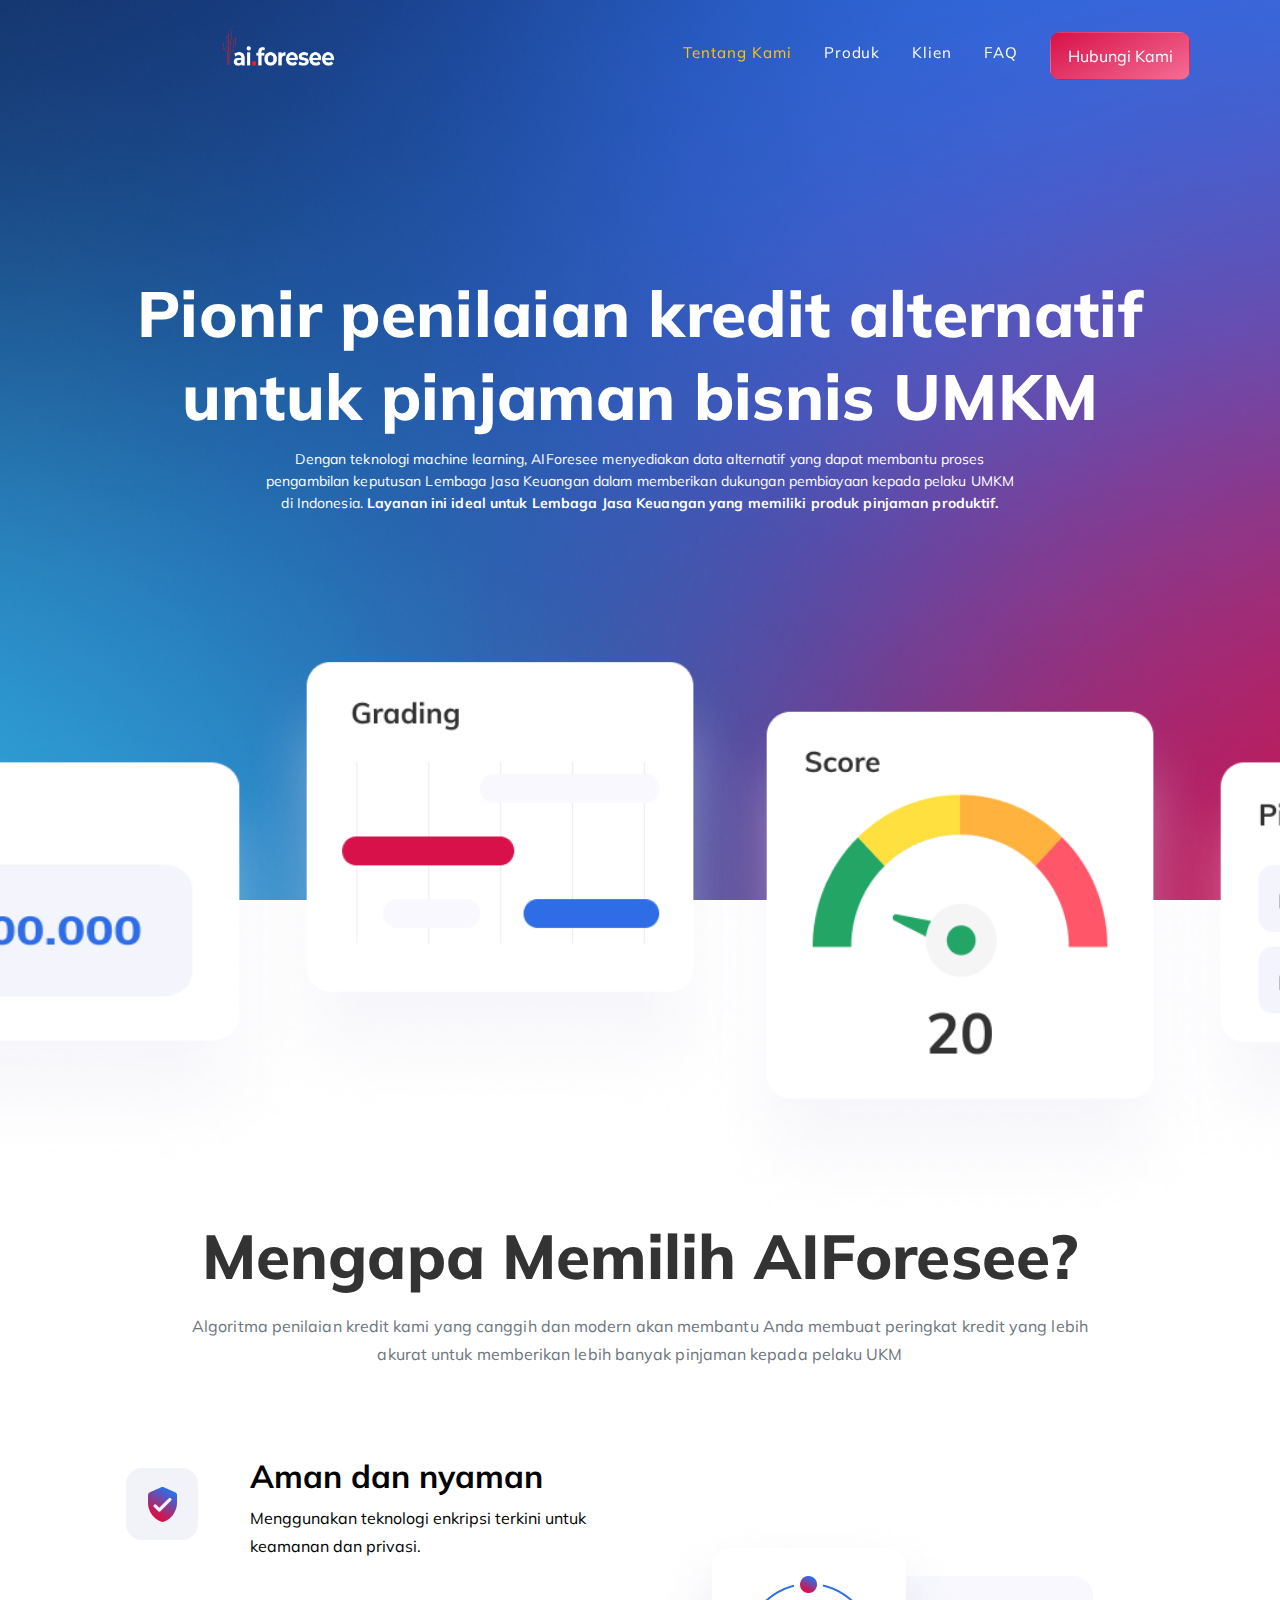
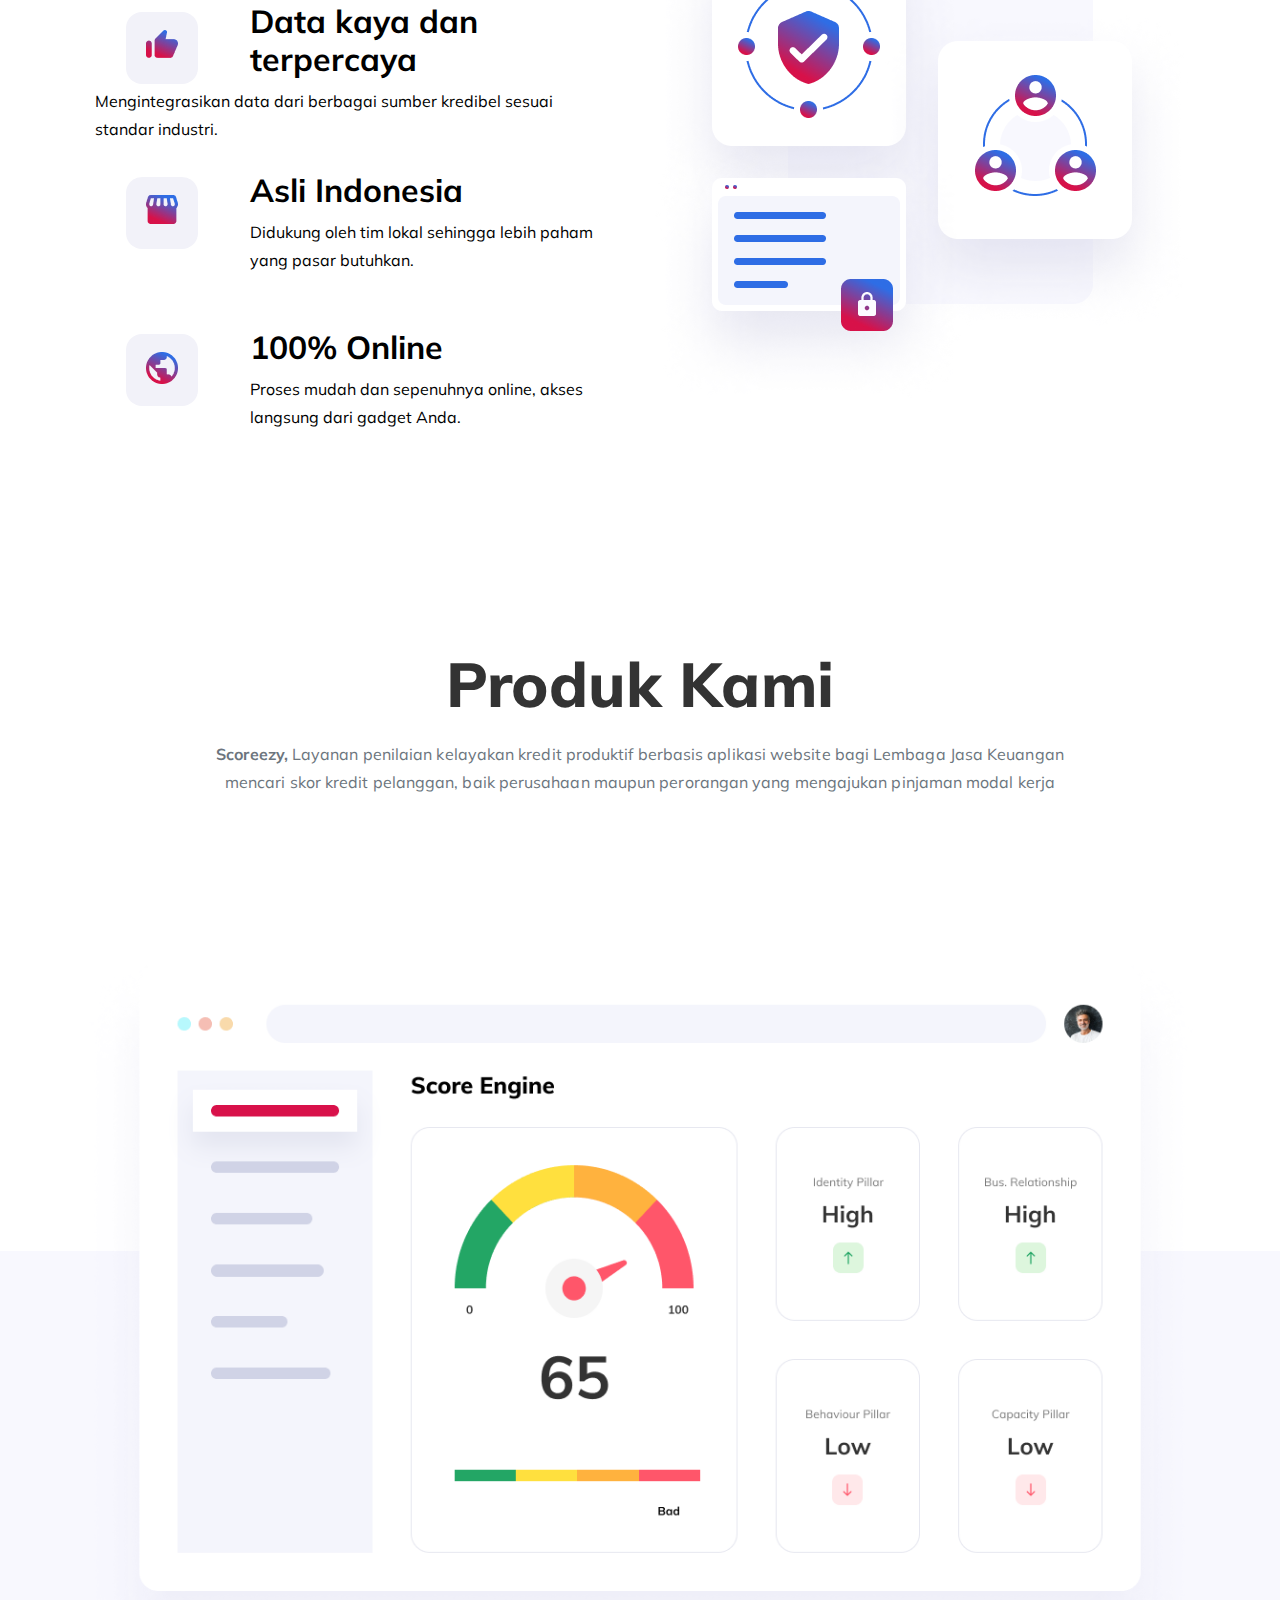
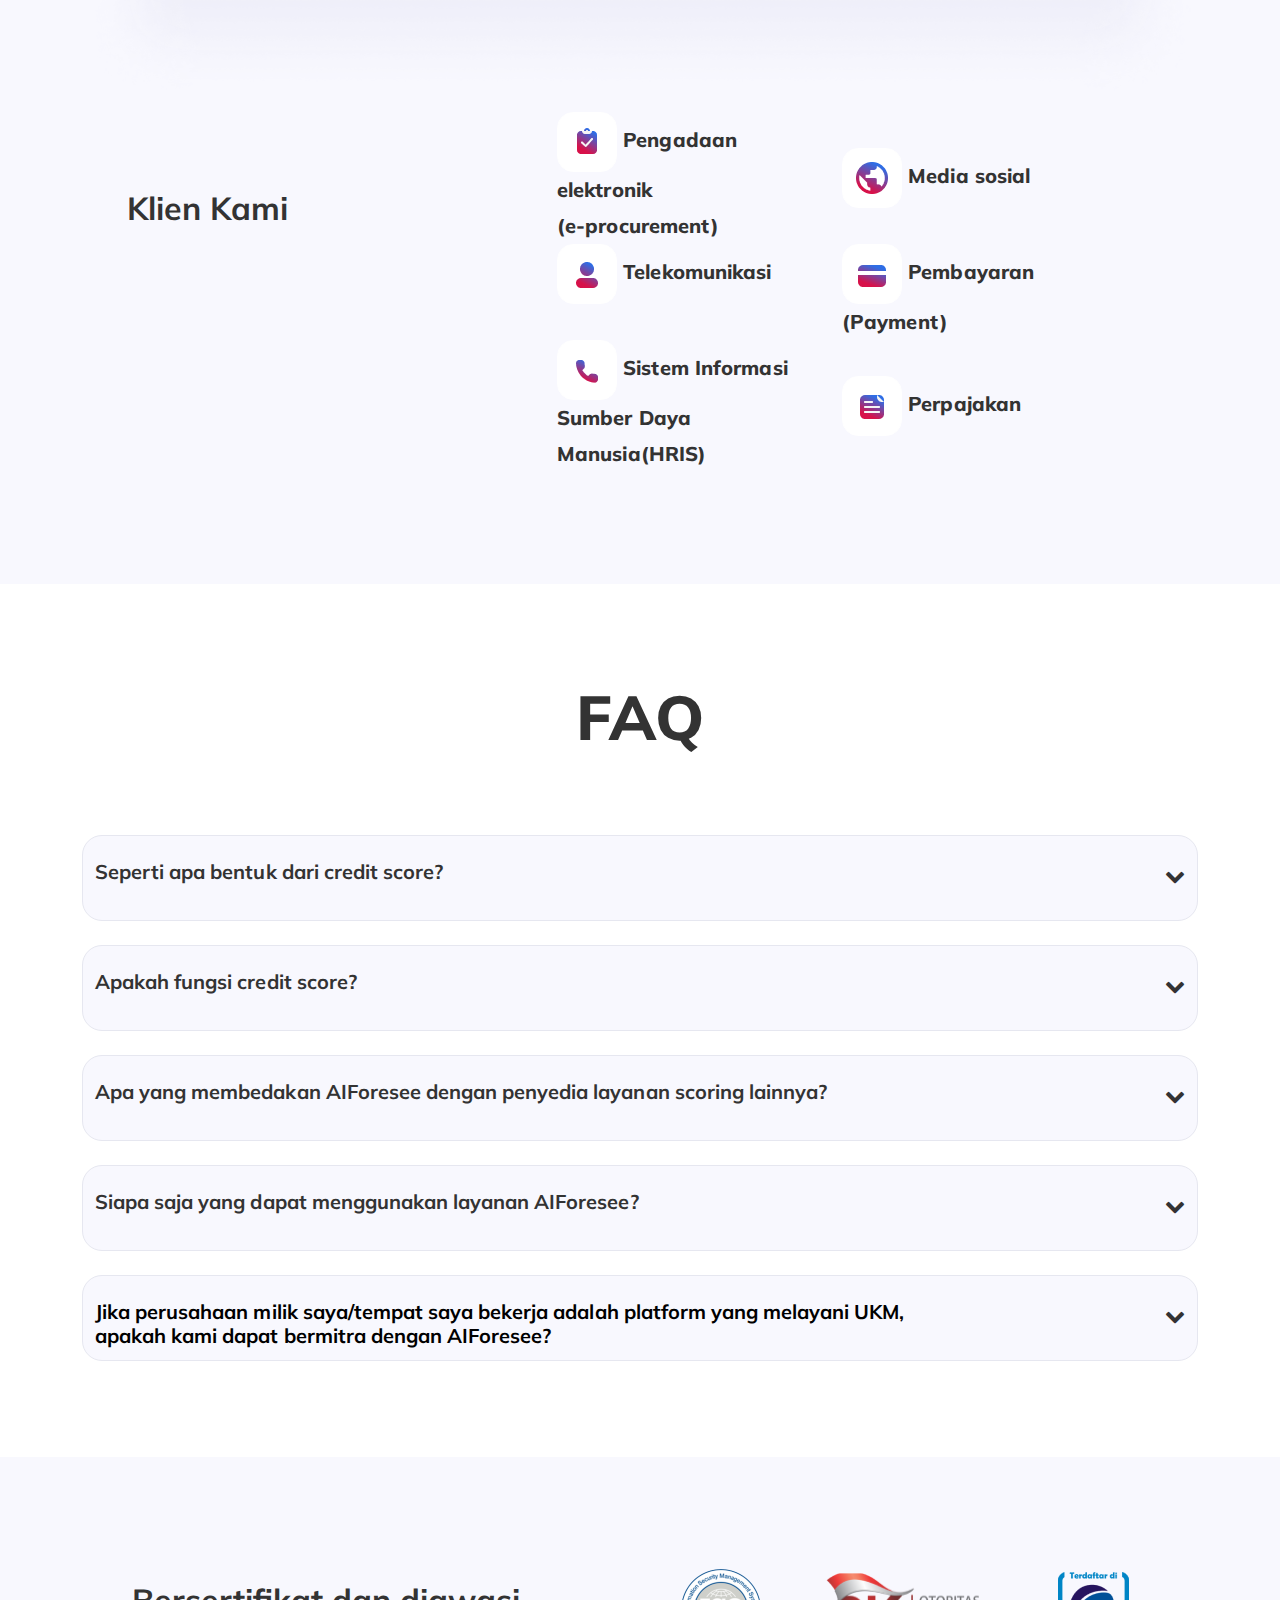
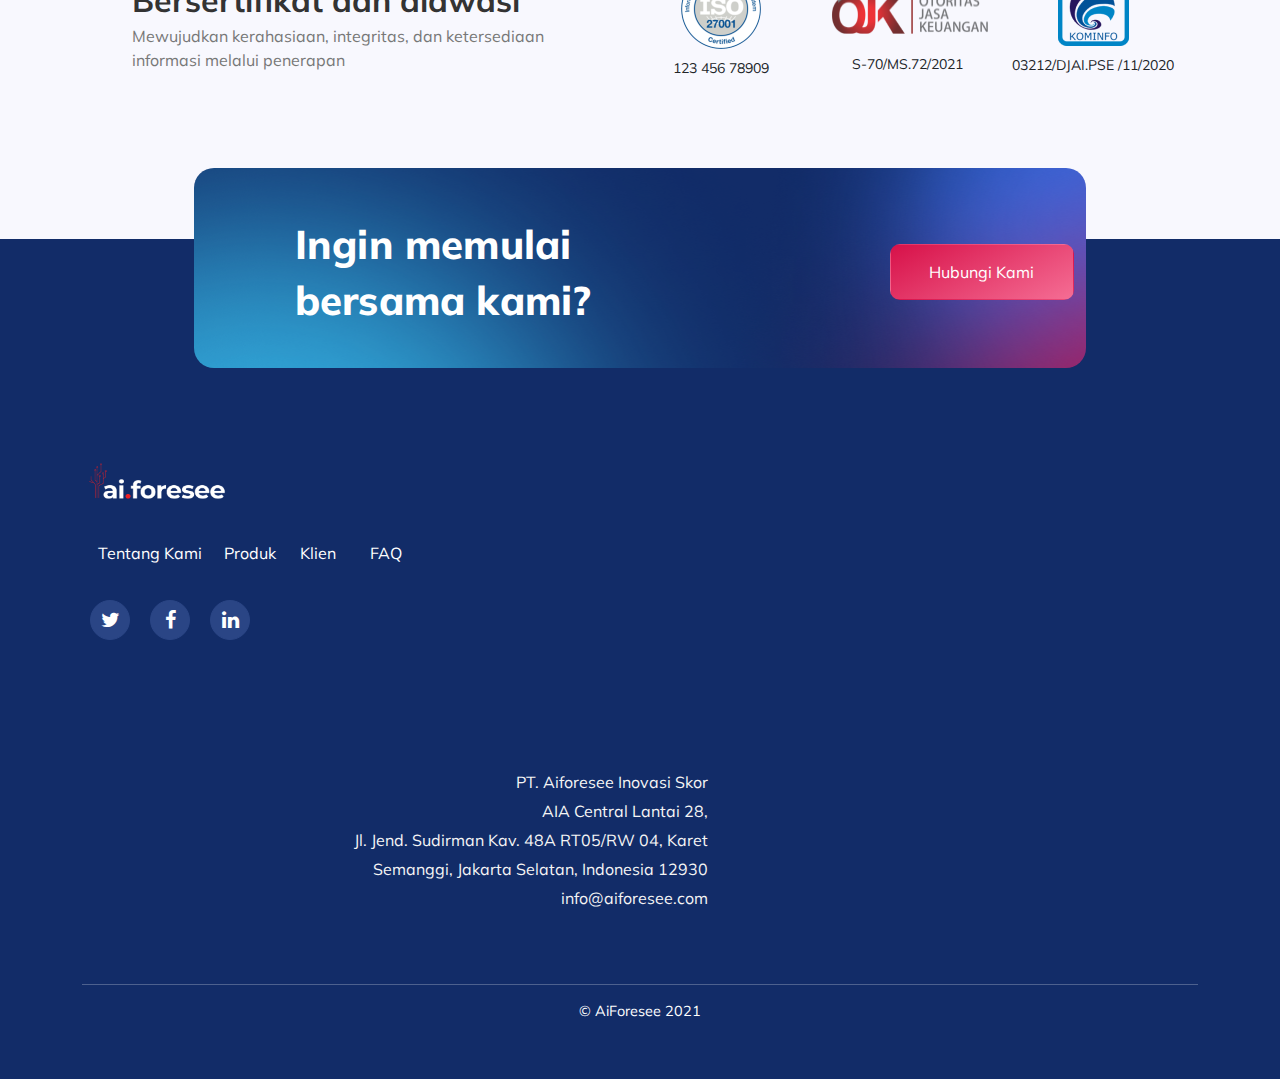
==== Landing Page/Index.html @ 90fa98fe "first commit" ====
<!DOCTYPE html>
<html lang="en">
    <head>
        <meta charset="utf-8" />
        <meta name="viewport" content="width=device-width, initial-scale=1, shrink-to-fit=no" />
        <meta name="description" content="" />
        <meta name="author" content="" />
        <title>Scoreezy - AiForesee</title>
        <!-- Favicon-->
        <link rel="icon" type="image/x-icon" href="assets/logo3.jpg" />
        <!-- Font Awesome icons (free version)-->
        
        <!-- Google fonts-->
        <link href="https://fonts.googleapis.com/css2?family=Mulish:wght@400;700&display=swap" rel="stylesheet">
        <link rel="stylesheet" href="https://cdnjs.cloudflare.com/ajax/libs/font-awesome/4.7.0/css/font-awesome.min.css">
        
        

        <!-- Core theme CSS (includes Bootstrap)-->
        <link href="css/styles.css" rel="stylesheet" />
        <style>
            .fa {
              font-size: 50px;
              cursor: pointer;
              user-select: none;
            }
            
            .fa:hover {
              color: darkblue;
            }
            </style>
    </head>
    <body id="page-top">
        <!-- Navigation-->
        <nav class="navbar navbar-expand-lg navbar-light fixed-top" id="mainNav">
            <div class="container">
                <button class="navbar-toggler" type="button" data-bs-toggle="collapse" data-bs-target="#navbarResponsive" aria-controls="navbarResponsive" aria-expanded="false" aria-label="Toggle navigation">
                    <i style="font-size: 20px;" class="fa fa-bars "></i>
                </button>
                <a class="navbar-brand" href="#page-top"><img style="width: 124px; height: 50px; margin-top: -5%;" src="assets/logo2.png" alt="..." /></a>
                <div class="collapse navbar-collapse" id="navbarResponsive">
                    <ul class="navbar-nav  ms-auto py-4 py-lg-0">
                        <li style="margin-top: 2%;" class="nav-item"><a class="nav-link" href="#services">Tentang Kami</a></li>
                        <li style="margin-top: 2%;" class="nav-item"><a class="nav-link" href="#portfolio">Produk</a></li>
                        <li style="margin-top: 2%;" class="nav-item"><a class="nav-link" href="#klien">Klien</a></li>
                        <li style="margin-top: 2%;" class="nav-item"><a class="nav-link" href="#about">FAQ</a></li>
                        <li class="nav-item"><a class="nav-link" data-bs-toggle="modal" href="#portfolioModal6"><button style="width: 140px; height:48px; border-radius: 10px;" type="button" class="btn btn-danger">Hubungi Kami</button></a></li>
                    </ul>
                    </ul>
                </div>
            </div>
        </nav>
        <!-- Masthead-->
        <header class="masthead">
            <div class="container">
                
                <div class="masthead-heading d-none d-lg-block">Pionir penilaian kredit alternatif<br> untuk pinjaman bisnis UMKM</div>
                <div class="masthead-subheading d-none d-lg-block">Dengan teknologi machine learning, AIForesee menyediakan data alternatif yang dapat membantu proses<br> pengambilan keputusan Lembaga Jasa Keuangan dalam memberikan dukungan pembiayaan kepada pelaku UMKM<br> di Indonesia. <b>Layanan ini ideal untuk Lembaga Jasa Keuangan yang memiliki produk pinjaman produktif.</b></div>
                <div class="masthead-heading d-lg-none" style="margin-top: -15%;">Pionir penilaian kredit alternatif<br> untuk pinjaman bisnis UMKM</div>
                <div class="masthead-subheading d-lg-none">Dengan teknologi machine learning, AIForesee menyediakan data alternatif yang dapat membantu proses<br> pengambilan keputusan Lembaga Jasa Keuangan dalam memberikan dukungan pembiayaan kepada pelaku UMKM<br> di Indonesia. <b>Layanan ini ideal untuk Lembaga Jasa Keuangan yang memiliki produk pinjaman produktif. </b></div>
            </div>
 
        </header>
        
        <!-- Services-->
        <section class="page-section" id="services">
            
            <div class="container">
                <div class="container-fluid d-none d-lg-block" >
                    <div class="row row-cols-2 row-cols-sm-3 row-cols-md-4 row-cols-lg-5 row-cols-xl-5" id="gambaratas" >
                        <div class="col">
                            <img style="position: absolute;
                            width: 328px;
                            height: 426px;
                            left: -1px;
                            top: 750px;"  src="assets/img/kirii.png" alt="">
                        </div>
                        <div class="col">
                            <img style="position: absolute;
                            width: 528px;
                            height: 474px;
                            left: 236px;
                            top: 650px;" src="assets/img/Group 1782.png" alt="">
                        </div>
                        <div class="col">
                            <img style="position: absolute;
                            width: 528px;
                            height: 528px;
                            left: 696px;
                            top: 700px;;" src="assets/img/tengah.png" alt="">
                        </div>
                        <div class="col">
                            <img style="position: absolute;
                            width: 528px;
                            height: 428px;
                            left: 1150px;
                            top: 750px;" src="assets/img/kanan.png" alt="">
                        </div>
                        <div class="col">
                            <img style="position: absolute;
                            width: 328px;
                            height: 474px;
                            left: 1576px;
                            top: 650px;" src="assets/img/kanann.png" alt="">
                        </div>
                    </div>
                </div>
                <div class="container-fluid d-lg-none">
                    <div class="row" >
                        <div class="col ">
                            <img id="respo"  src="assets/responsive.png" alt="">
                        </div>
                    </div>
                </div>
                <div class="row" style="margin-top: 20%;">
                    <div class="text-center">
                        
                        <h2 class="section-heading ">Mengapa Memilih AIForesee?</h2>
                        
                        <h3 class="section-subheading text-muted">Algoritma penilaian kredit kami yang canggih dan modern akan membantu Anda membuat peringkat kredit yang lebih akurat untuk memberikan lebih banyak pinjaman kepada pelaku UKM</h3>
                        <br><br>
                    </div>
                    <div class="col-lg-6 ">
                            <div class="column" id="title1">
                                <div class="column"  style="width: 100%; height: 157px;">
                                    <button style="border-radius: 20px; width: 100%;  margin-top: 2%; height: 100%;" type="button" class="btn btn-success" onclick="myFunction()">
                                        <div class="col-md-3" style="float: left; margin-top: 2%; margin-left: 6%; margin-right: 10%; background: #f2f2f9; border-radius: 16px; width: 72px; height: 72px;  ">
                                            <img style="margin-top:18px;"  src="assets/shield.png" alt=""></div>
                                            <div style="text-align: left;  ">
                                                <h2 class="d-none d-lg-block" >Aman dan nyaman</h2>
                                                <h2 class="d-lg-none" style="font-size: 18px;" >Aman dan nyaman</h2>
                                                <p class="d-none d-lg-block" >Menggunakan teknologi enkripsi terkini untuk keamanan dan privasi.</p>
                                                <p class="d-lg-none" style="font-size: 12px;" >Menggunakan teknologi enkripsi terkini untuk keamanan dan privasi.</p>
                                            </div>
                                    </button>
                                </div>
                              </div>
                          <div class="column" id="title1">
                            <div class="column"  style="width: 100%; height: 157px;">
                              <button style="border-radius: 20px; width: 100%; margin-top: 2%;height: 100%; " type="button" class="btn btn-success" onClick="myFunction2()">
                                <div class="col-md-3" style="float: left; ;margin-top: 2%; margin-left: 6%; margin-right: 10%; background: #f2f2f9; border-radius: 16px; width: 72px; height: 72px;">
                                    <img style="margin-top:18px;" src="assets/jempol.png" alt=""></div>
                                    <div style="text-align: left; ">
                                        <h2 class="d-none d-lg-block"  >Data kaya dan terpercaya</h2>
                                        <h2  class="d-lg-none" style="font-size: 18px;">Data kaya dan terpercaya</h2>
                                        <p  class="d-none d-lg-block" >Mengintegrasikan data dari berbagai sumber kredibel sesuai standar industri.</p>
                                        <p  class="d-lg-none" style="font-size: 13px;" >Mengintegrasikan data dari berbagai sumber kredibel sesuai standar industri.</p>
                                    </div>
                            </button>
                            </div>
                          </div>

                          <div class="column" id="title1">
                            <div class="column"  style="width: 100%; height: 157px;">
                              <button style="border-radius: 20px; width: 100%; margin-top: 2%;height: 100%; " type="button" class="btn btn-success" onClick="myFunction3()">
                                <div class="col-md-3" style="float: left; ;margin-top: 1%; margin-left: 6%; margin-right: 10%; background: #f2f2f9; border-radius: 16px; width: 72px; height: 72px;">
                                    <img style="margin-top:18px;" src="assets/toko.png" alt=""></div>
                                    <div style="text-align: left; ">
                                        <h2 class="d-none d-lg-block"  >Asli Indonesia</h2>
                                        <h2 class="d-lg-none" style="font-size: 18px;" >Asli Indonesia</h2>
                                        <p  class="d-none d-lg-block" >Didukung oleh tim lokal sehingga lebih paham yang pasar butuhkan.</p>
                                        <p  class="d-lg-none" style="font-size: 13px;" >Didukung oleh tim lokal sehingga lebih paham yang pasar butuhkan.</p>
                                    </div>

                            </button>
                            </div>
                          </div>

                          <div class="column" id="title1">
                            <div class="column"  style="width: 100%; height: 157px;">
                              <button style="border-radius: 20px; width: 100%; margin-top: 2%;height: 100%; " type="button" class="btn btn-success"  onClick="myFunction4()">
                                <div class="col-md-3" style="float: left; ;margin-top: 1%; margin-left: 6%; margin-right: 10%; background: #f2f2f9; border-radius: 16px; width: 72px; height: 72px;">
                                    <img style="margin-top:18px;" src="assets/dunia.png" alt=""></div>
                                    <div style="text-align: left; ">
                                        <h2 class="d-none d-lg-block" >100% Online</h2>
                                        <h2 class="d-lg-none" style="font-size: 18px;" >100% Online</h2>
                                        <p  class="d-none d-lg-block">Proses mudah dan sepenuhnya online, akses langsung dari gadget Anda.</p>
                                        <p class="d-lg-none" style="font-size: 13px;" >Proses mudah dan sepenuhnya online, akses langsung dari gadget Anda.</p>
                                    </div>

                            </button>
                            </div>
                          </div>
                    </div>

                    <div class="col-lg-6 d-none d-lg-block d-print-block" style="margin-top: 8%; width: 50%;" > 
                        <div id="first"><img src="assets/title1.png"/> </div>
                        <div id="second"><img src="assets/title2.png"/> </div>
                        <div id="third"><img src="assets/title3.png"/> </div>
                        <div id="empat"><img src="assets/title4.png"/> </div>
                    </div>
                </div>
                </div>
            </div>
        </section>
        <!-- Portfolio Grid-->
        <section class="page-section " style="background: white; height: 700px;" id="portfolio">
            <div class="container">
                <div class="text-center" >
                    <h2 class="section-heading " style="font-weight: 800; font-size: 62px; line-height: 120%;">Produk Kami</h2>
                    <h3 class="section-subheading text-muted"><b>Scoreezy,</b> Layanan penilaian kelayakan kredit produktif berbasis aplikasi website bagi Lembaga Jasa Keuangan <br> mencari skor kredit pelanggan, baik perusahaan maupun perorangan yang mengajukan pinjaman modal kerja</h3>
                </div>
            </div>
        </section>
        <section class="page-section " style="background: #F8F8FE;" id="klien" >
            <div class="container" >
                <img id="table1" style="width: 100%; margin-top: -35%;" src="assets/img/table.png" alt="">
                <div class="row align-items-center" > 
                    <div class="col-md-5 col-sm-6 my-3">
                        <div class="masthead-heading d-none d-lg-block d-print-block" id="alternatiftext1" style="margin-top: -24%; margin-left: 10%;" >Klien Kami</div>
                        <div class="masthead-heading d-lg-none" id="alternatiftext1" style="margin-top: -24%;" >Klien Kami</div>
                        <div class="masthead-subheading" id="alternatiftext2" ></div>        
                    </div>
                    <div class="col-md-3 col-sm-3 my-3" style="text-align: left; " id="boxkiri" >
                        
                        <button style="height:60px;width: 60px; border-radius: 16px; color: white;" type="button" class="btn btn-secondary"><img st src="assets/satu.png" alt=""></button>
                        <a style=" text-align: left; " >Pengadaan elektronik<br> (e-procurement)</a><br>
                        <button style="height:60px;width: 60px; border-radius: 16px; color: white; " type="button" class="btn btn-secondary"><img st src="assets/akun.png" alt=""></button>
                        <a style=" text-align: left; " >Telekomunikasi</a><br><br>
                        <button style="height:60px;width: 60px; border-radius: 16px; color: white; " type="button" class="btn btn-secondary"><img st src="assets/telfon.png" alt=""></button>
                        <a style="text-align: left;"  >Sistem Informasi<br> Sumber Daya Manusia(HRIS)</a>
                    </div>
                    <div class="col-md-3 col-sm-6 my-3" style="text-align: left;" id="boxkanan" >
                        <button style="height:60px; width: 60px; border-radius: 16px; color: white; " type="button" class="btn btn-secondary"><img st src="assets/dunia.png " alt=""></button>
                        <a style=" text-align: left;"  >Media sosial</a><br><br>
                        <button style="height:60px; width: 60px; border-radius: 16px; color: white; " type="button" class="btn btn-secondary"><img st src="assets/kartu.png" alt=""></button>
                        <a style=" text-align: left;"  >Pembayaran (Payment)</a><br><br>
                        <button style="height:60px; width: 60px; border-radius: 16px; color: white;" type="button" class="btn btn-secondary"><img st src="assets/terakhir.png" alt=""></button>
                        <a style=" text-align: left;"  >Perpajakan</a>
                    </div>
                </div>
                
            </div>
        </section>
        <!-- About-->
        <section class="page-section d-none d-lg-block d-print-block" id="about" style="background-color: white; ">
            <div class="container">
                <div class="text-center">
                    <h2 class="section-heading ">FAQ</h2><br><br><br>
                     
                </div>
                <div class="text-center" >
                    <div class="card" id="title2">   
                        <div class="container" style="height:84px;">
                          <h4 style="font-size: 20px; float: left;"><br>Seperti apa bentuk dari credit score? </h4> 
                            <i style="font-size: 20px; float: right; margin-top: 30px;" type="button"  data-bs-toggle="collapse" data-bs-target="#collapseExample" aria-expanded="false" aria-controls="collapseExample" onclick="changeIcon(this)"  class="fa fa-chevron-down" ></i> 
                        </div>
                        <div class="collapse" id="collapseExample" style="width: 95%;">
                            <div class="card " style="border: 1px solid transparent; background: transparent;">
                                <p style=" text-align: left; font-weight: normal; font-size: 20px; margin-left: 1%;   ">Credit score pada umumnya berbentuk rentang angka (misalnya 0-100, 350-850, dan lain-lain), bisa juga rentang huruf/peringkat (misalnya A+, A, B, C, C-, dan lain-lain).</p>
                            </div>
                        </div>
                      </div><br>

                      <div class="card" id="title2">   
                        <div class="container" style="height:84px;">
                          <h4 style="font-size: 20px; float: left;"><br>Apakah fungsi credit score? </h4> 
                            <i style="font-size: 20px; float: right; margin-top: 30px;" type="button"  data-bs-toggle="collapse" data-bs-target="#collapseExample1" aria-expanded="false" aria-controls="collapseExample1" onclick="changeIcon(this)"  class="fa fa-chevron-down" ></i> 
                        </div>
                        <div class="collapse" id="collapseExample1" style="width: 95%;">
                            <div class="card " style="border: 1px solid transparent; background: transparent;">
                                <p style=" text-align: left; font-weight: normal; font-size: 20px; margin-left: 1%;   ">Credit score merupakan informasi tambahan yang dapat dijadikan sebagai tolok ukur oleh Lembaga Jasa Keuangan dalam melakukan penilaian kelayakan kredit bagi calon nasabahnya</p>
                            </div>
                        </div>
                      </div><br>

                      <div class="card" id="title2">   
                        <div class="container" style="height:84px;">
                          <h4 style="font-size: 20px; float: left;"><br>Apa yang membedakan AIForesee dengan penyedia layanan scoring lainnya? </h4> 
                            <i style="font-size: 20px; float: right; margin-top: 30px;" type="button"  data-bs-toggle="collapse" data-bs-target="#collapseExample2" aria-expanded="false" aria-controls="collapseExample2" onclick="changeIcon(this)"  class="fa fa-chevron-down" ></i> 
                        </div>
                        <div class="collapse" id="collapseExample2" style="width: 95%;">
                            <div class="card " style="border: 1px solid transparent; background: transparent;">
                                <p style=" text-align: left; font-weight: normal; font-size: 20px; margin-left: 1%;   ">AIForesee berfokus melayani Lembaga Jasa Keuangan yang memberikan produk pinjaman produktif, baik itu untuk pinjaman produktif untuk entitas bisnis (PT/CV) maupun untuk usaha individu (perorangan). Didukung dengan pengalaman dan pemahaman yang mendalam oleh seluruh anggota tim terhadap lanskap Usaha Kecil dan Menengah di Indonesia yang unik serta kemampuan pengayaan alternatif data (misalnya data berkaitan dengan transaksi, pembayaran, telekomunikasi, media sosial, dan lain-lain), hasil score AIForesee dapat memberikan informasi tambahan dalam melakukan penilaian kelayakan kredit nasabah.</p>
                            </div>
                        </div>
                      </div><br>

                      <div class="card" id="title2">   
                        <div class="container" style="height:84px;">
                          <h4 style="font-size: 20px; float: left;"><br>Siapa saja yang dapat menggunakan layanan AIForesee?</h4> 
                            <i style="font-size: 20px; float: right; margin-top: 30px;" type="button"  data-bs-toggle="collapse" data-bs-target="#collapseExample3" aria-expanded="false" aria-controls="collapseExample3" onclick="changeIcon(this)"  class="fa fa-chevron-down" ></i> 
                        </div>
                        <div class="collapse" id="collapseExample3" style="width: 95%;">
                            <div class="card " style="border: 1px solid transparent; background: transparent;">
                                <p style=" text-align: left; font-weight: normal; font-size: 20px; margin-left: 1%;   ">Lembaga Jasa Keuangan yang memiliki, memberikan, atau menyalurkan produk pinjaman produktif, misalnya bank umum, perusahaan pembiayaan atau multifinance, bank perkreditan rakyat, fintech lending, dan lain sejenisnya.</p>
                            </div>
                        </div>
                      </div><br>

                      <div class="card" id="title2">   
                        <div class="container" style="height:84px;">
                          <h4 style="font-size: 20px; text-align: left; float: left;  color: black; "><br>Jika perusahaan milik saya/tempat saya bekerja adalah platform yang melayani UKM,<br> apakah kami dapat bermitra dengan AIForesee?<br> </h4> 
                            <i style="font-size: 20px; float: right; margin-top: 30px;" type="button"  data-bs-toggle="collapse" data-bs-target="#collapseExample4" aria-expanded="false" aria-controls="collapseExample4" onclick="changeIcon(this)"  class="fa fa-chevron-down" ></i> 
                        </div>
                        <div class="collapse" id="collapseExample4" style="width: 95%;">
                            <div class="card " style="border: 1px solid transparent; background: transparent;">
                                <p style=" text-align: left; font-weight: normal; font-size: 20px; margin-left: 1%; ">Lembaga Jasa Keuangan yang memiliki, memberikan, atau menyalurkan produk pinjaman produktif, misalnya bank umum, perusahaan pembiayaan atau multifinance, bank perkreditan rakyat, fintech lending, dan lain sejenisnya.</p>


              
                </div>
        </section>
        <section class="page-section d-lg-none" id="about" style="background-color: white;">
            <div class="container">
                <div class="text-center">
                    <h2 class="section-heading ">FAQ</h2>
                    
                </div>
                <div class="text-center" >
                    
                    <div id="title2" >
                        <a class="nav-link"  style=" color: black; text-align: left; font-weight: 800; font-size: 14px; width: 93%; height: 84px;"  >Seperti apa bentuk dari credit score? <i type="button"  data-bs-toggle="collapse" data-bs-target="#collapseExample" aria-expanded="false" aria-controls="collapseExample" onclick="changeIcon(this)" style="float: right; margin-right: -10%; margin-top: 10%; font-size: 15px;" class="fa fa-chevron-down" ></i></a>
                        <div class="collapse" id="collapseExample" style="width: 92%;">
                            <div class="card " style="border: 1px solid transparent; background: transparent; ">
                                <p style=" text-align: left; font-weight: normal; font-size: 14px; margin-left: 1%;   ">Credit score pada umumnya berbentuk rentang angka (misalnya 0-100, 350-850, dan lain-lain), bisa juga rentang huruf/peringkat (misalnya A+, A, B, C, C-, dan lain-lain).</p>
                            </div>
                        </div>
                    </div><br>
                    <div id="title2" >
                        <a class="nav-link"  style=" color: black; text-align: left; font-weight: 800; font-size: 14px; width: 92%; height: 84px;"  >Apakah fungsi credit score? <i type="button"  data-bs-toggle="collapse" data-bs-target="#collapseExample1" aria-expanded="false" aria-controls="collapseExample1" onclick="changeIcon(this)" style="float: right; margin-right: -10%; margin-top: 10%; font-size: 15px;" class="fa fa-chevron-down" ></i></a>
                        <div class="collapse" id="collapseExample1" style="width: 92%;">
                            <div class="card " style="border: 1px solid transparent; background: transparent;">
                                <p style=" text-align: left; font-weight: normal; font-size: 14px; margin-left: 1%;   ">Credit score merupakan informasi tambahan yang dapat dijadikan sebagai tolok ukur oleh Lembaga Jasa Keuangan dalam melakukan penilaian kelayakan kredit bagi calon nasabahnya</p>
                            </div>
                        </div>
                    </div><br>
                    <div id="title2" >
                        <a class="nav-link"  style=" color: black; text-align: left; font-weight: 800; font-size: 14px; width: 92%; height: 84px;"  >Apa yang membedakan AIForesee dengan penyedia layanan scoring lainnya? <i type="button"  data-bs-toggle="collapse" data-bs-target="#collapseExample2" aria-expanded="false" aria-controls="collapseExample2" onclick="changeIcon(this)" style="float: right; margin-right: -10%; margin-top: -5%; font-size: 15px;" class="fa fa-chevron-down" ></i></a>
                        <div class="collapse" id="collapseExample2" style="width: 92%;">
                            <div class="card " style="border: 1px solid transparent; background: transparent;">
                                <p style=" text-align: left; font-weight: normal; font-size: 14px; margin-left: 1%;   ">AIForesee berfokus melayani Lembaga Jasa Keuangan yang memberikan produk pinjaman produktif, baik itu untuk pinjaman produktif untuk entitas bisnis (PT/CV) maupun untuk usaha individu (perorangan). Didukung dengan pengalaman dan pemahaman yang mendalam oleh seluruh anggota tim terhadap lanskap Usaha Kecil dan Menengah di Indonesia yang unik serta kemampuan pengayaan alternatif data (misalnya data berkaitan dengan transaksi, pembayaran, telekomunikasi, media sosial, dan lain-lain), hasil score AIForesee dapat memberikan informasi tambahan dalam melakukan penilaian kelayakan kredit nasabah.</p>
                            </div>
                        </div>
                    </div><br>
                    <div id="title2" >
                        <a class="nav-link"  style=" color: black; text-align: left; font-weight: 800; font-size: 14px; width: 92%; height: 84px;"  >Siapa saja yang dapat menggunakan layanan AIForesee? <i type="button"  data-bs-toggle="collapse" data-bs-target="#collapseExample3" aria-expanded="false" aria-controls="collapseExample3" onclick="changeIcon(this)" style="float: right; margin-right: -10%; margin-top: 3%; font-size: 15px;" class="fa fa-chevron-down" ></i></a>
                        <div class="collapse" id="collapseExample3" style="width: 92%;">
                            <div class="card " style="border: 1px solid transparent; background: transparent;">
                                <p style=" text-align: left; font-weight: normal; font-size: 14px; margin-left: 1%;   ">Lembaga Jasa Keuangan yang memiliki, memberikan, atau menyalurkan produk pinjaman produktif, misalnya bank umum, perusahaan pembiayaan atau multifinance, bank perkreditan rakyat, fintech lending, dan lain sejenisnya.</p>
                            </div>
                        </div>
                    </div><br>
                    <div id="title2" >
                        <a class="nav-link"  style=" color: black; text-align: left; font-weight: 800; font-size: 14px; width: 92%; height: 104px;"  >Jika perusahaan milik saya/tempat saya bekerja adalah platform yang melayani UKM, apakah kami dapat bermitra dengan AIForesee?<i type="button"  data-bs-toggle="collapse" data-bs-target="#collapseExample4" aria-expanded="false" aria-controls="collapseExample4" onclick="changeIcon(this)" style="float: right; margin-right: -10%; margin-top: -10%; font-size: 15px;" class="fa fa-chevron-down" ></i></a>
                        <div class="collapse" id="collapseExample4" style="width: 92%;">
                            <div class="card " style="border: 1px solid transparent; background: transparent;">
                                <p style=" text-align: left; font-weight: normal; font-size: 14px; margin-left: 1%;   ">Tentu bisa. Kami sangat terbuka untuk berkolaborasi dengan berbagai mitra untuk pengayaan data (data enrichment). Untuk pertanyaan atau informasi seputar kerja sama, silakan hubungi info@aiforesee.com.</p>
                            </div>
                        </div>
                    </div>
                    
                    
                </div>
        </section>
        <!-- Team-->
        <section class="page-section " style="background: #F8F8FE; " id="team">
            <div class="container">
                <div class="row align-items-center" style="width: 100%;">
                    <div class="col-md-6 col-sm-6 my-3 d-none d-lg-block d-print-block">
                        <div class="masthead-heading" style="font-size:32px; font-weight: bold; width: 418px; margin-left: 50px; color: #333333;">Bersertifikat dan diawasi</div>
                        <div class="masthead-subheading" style="font-size: 16px; width: 418px;color: #777777; margin-left: 50px;    ">Mewujudkan kerahasiaan, integritas, dan ketersediaan informasi melalui penerapan</div>        
                    </div>

                    <div class="col-md-6 col-sm-6 my-3 d-lg-none">
                        <div class="masthead-heading text" style="margin-left: 15%; font-weight: bold;font-size: 24px;line-height: 32px; width: 280px; text-align: center;letter-spacing: 0.005em;color: #333333;">Bersertifikat dan diawasi</div>
                        <div class="masthead-subheading" style=" margin-left: 15%; font-size: 14px; width: 280px;color: #777777;">Mewujudkan kerahasiaan, integritas, dan ketersediaan informasi melalui penerapan</div>        
                    </div>

                    <div class="col-md-2 col-sm-3 my-3">
                        <a href="#!"><img style="height: 80px; width:80px;" class="img-fluid img-brand d-block mx-auto" src="assets/img/logos/iso-27001.png" alt="..." /></a>
                        <div class="text-center" style="font-size: 14px; margin-top: 6%; ">123 456 78909</div> 
                    </div>
                    <div class="col-md-2 col-sm-6 my-3">
                        <a href="#!"><img style="width: 161.33px; height: 61.33px;" class="img-fluid img-brand d-block mx-auto" src="assets/img/logos/ojk.png" alt="..." /></a>
                        <div class="text-center" style="font-size: 14px; margin-top: 12%;">S-70/MS.72/2021</div> 
                    </div>
                    <div class="col-md-2 col-sm-6 my-3">
                        <a href="#!"><img style="width: 71px;height: 74px;" class="img-fluid img-brand d-block mx-auto" src="assets/img/logos/pse-terdaftar.png" alt="..." /></a>
                        <div class="text-center" style="font-size: 14px; margin-top: 6%;">03212/DJAI.PSE /11/2020</div> 
                    </div>
                </div>
                <br>
           <br>
            </div>
            
            
        </section>
        <!-- Clients-->
        <!-- <div class="py-5">
            <div class="container">
                <div class="row align-items-center">
                    <div class="col-md-3 col-sm-6 my-3">
                        <a href="#!"><img class="img-fluid img-brand d-block mx-auto" src="assets/img/logos/microsoft.svg" alt="..." /></a>
                    </div>
                    <div class="col-md-3 col-sm-6 my-3">
                        <a href="#!"><img class="img-fluid img-brand d-block mx-auto" src="assets/img/logos/google.svg" alt="..." /></a>
                    </div>
                    <div class="col-md-3 col-sm-6 my-3">
                        <a href="#!"><img class="img-fluid img-brand d-block mx-auto" src="assets/img/logos/facebook.svg" alt="..." /></a>
                    </div>
                    <div class="col-md-3 col-sm-6 my-3">
                        <a href="#!"><img class="img-fluid img-brand d-block mx-auto" src="assets/img/logos/ibm.svg" alt="..." /></a>
                    </div>
                </div>
            </div>
        </div> -->
        <!-- Contact-->
        <section class="page-section" id="contact">
            <div class="container">
                <div class="container text-center" id="boxbawah"><br><br>
                    <div class="row align-items-center" >
                    <div class="masthead-heading" id="textbox" >Ingin memulai<br> bersama kami? </div>
                    <button id="buttonbawah"  type="button" class="btn" data-bs-toggle="modal" href="#portfolioModal6">Hubungi Kami</button>
                </div>
            </div>
                <!-- <div class="text-center">
                    <h2 class="section-heading text-uppercase">Contact Us</h2>
                    <h3 class="section-subheading text-muted">Lorem ipsum dolor sit amet consectetur.</h3>
                </div> -->
                <!-- * * * * * * * * * * * * * * *-->
                <!-- * * SB Forms Contact Form * *-->
                <!-- * * * * * * * * * * * * * * *-->
                <!-- This form is pre-integrated with SB Forms.-->
                <!-- To make this form functional, sign up at-->
                <!-- https://startbootstrap.com/solution/contact-forms-->
                <!-- to get an API token!-->
                <div class="row align-items-center" >
                    <div class="col-md-6 col-sm-6 my-3 d-none d-lg-block d-print-block"><br><br><br>
                        <a class="navbar-brand" href="#page-top"><img style="width: 150px; height: 50px;" src="assets/logo2.png" alt="..." /></a><br>
                        <a style="width: 120px; margin-top: 5%;" class=" btn text-white btn-social mx-2" href="#services">Tentang Kami</a>
                        <a style=" margin-top: 5%;" class=" btn text-white btn-social mx-2" href="#portfolio">Produk</a>
                        <a style=" margin-top: 5%;" class=" btn text-white btn-social mx-3" href="#klien">Klien</a>
                        <a style=" margin-top: 5%;" class=" btn text-white btn-social mx-2" href="#about">FAQ</a><br>
                        <a style="margin-top:5%; " class="btn btn-dark btn-social mx-2" href="#!"><i style="font-size: 20px;" class="fa fa-twitter"></i></a>
                        <a style="margin-top:5%;" class="btn btn-dark btn-social mx-2" href="#!"><i style="font-size: 20px;" class="fa fa-facebook-f"></i></a>
                        <a style="margin-top:5%;" class="btn btn-dark btn-social mx-2" href="#!"><i style="font-size: 20px;" class="fa fa-linkedin"></i></a>  
                    </div>
                    <div class="col-md-2 col-sm-6 my-3 d-none d-lg-block d-print-block" id="alamat" style="width: 650px; text-align: right;"><br><br><br><br>
                        <p >PT. Aiforesee Inovasi Skor<br> AIA Central Lantai 28,<br> Jl. Jend. Sudirman Kav. 48A RT05/RW 04, Karet<br> Semanggi, Jakarta Selatan, Indonesia 12930<br> info@aiforesee.com</p>
                    </div>
                <div class="col-md-6 col-sm-6 my-3 d-lg-none"><br><br>
                        <a style="margin-left: 2%;" class="navbar-brand" href="#page-top"><img style="width: 150px; height: 50px;" src="assets/logo2.png" alt="..." /></a><br>
                        <a style="width: 120px; margin-top: 5%;" class=" btn text-white btn-social" href="#services">Tentang Kami</a><br>
                        <a style=" margin-top: 2%; margin-left: 5%;" class=" btn text-white btn-social" href="#portfolio">Service</a><br>
                        <a style=" margin-top: 2%; margin-left: 5%;" class=" btn text-white btn-social" href="#klien">Product</a><br>
                        <a style=" margin-top: 2%; margin-left: 2%; " class=" btn text-white btn-social" href="#about">FAQ</a><br>
                        <a style="margin-top:5%; width: 40px; height: 40px; " class="btn btn-dark btn-social mx-2" href="#!"><i style="font-size: 20px;" class="fa fa-twitter"></i></a>
                        <a style="margin-top:5%; width: 40px; height: 40px;" class="btn btn-dark btn-social mx-2" href="#!"><i style="font-size: 20px;" class="fa fa-facebook-f"></i></a>
                        <a style="margin-top:5%; width: 40px; height: 40px;" class="btn btn-dark btn-social mx-2" href="#!"><i style="font-size: 20px;" class="fa fa-linkedin"></i></a>  
                    </div>
                    <div class="col-md-2 col-sm-6 my-3 d-lg-none" id="alamat1" style="width: 650px; text-align: left;">
                        <p>PT. Aiforesee Inovasi Skor<br> AIA Central Lantai 28,<br> Jl. Jend. Sudirman Kav. 48A RT05/RW 04, Karet<br> Semanggi, Jakarta Selatan, Indonesia 12930<br> info@aiforesee.com</p>
                    </div>
                </div>
                             
               
                
            </div>
            <footer class="footer py-4 d-none d-lg-block d-print-block" style="margin-bottom: -5%;">
                <div class="container">
                    <hr style="color: white;   width: 100%; ">
                    <div class="row align-items-center">
                        <div class="col text-lg-center text-white"> &copy; AiForesee 2021</div>
                    </div>
                </div>
            </footer>

            <footer class="footer py-4 d-lg-none" style="margin-bottom: -20%;">
                <div class="container">
                    <hr style="color: white;   width: 100%; ">
                    <div class="row align-items-center">
                        <div class="col text-lg-center text-white"> &copy; AiForesee 2021</div>
                    </div>
                </div>
            </footer>
        </section>
        
        <!-- Footer-->
        
        <!-- <footer class="footer py-4">
            <div class="container">
                <div class="row align-items-center">
                    <div class="col-lg-4 text-lg-start">Copyright &copy; Your Website 2021</div>
                    <div class="col-lg-4 my-3 my-lg-0">
                        <a class="btn btn-dark btn-social mx-2" href="#!"><i class="fab fa-twitter"></i></a>
                        <a class="btn btn-dark btn-social mx-2" href="#!"><i class="fab fa-facebook-f"></i></a>
                        <a class="btn btn-dark btn-social mx-2" href="#!"><i class="fab fa-linkedin-in"></i></a>
                    </div>
                    <div class="col-lg-4 text-lg-end">
                        <a class="link-dark text-decoration-none me-3" href="#!">Privacy Policy</a>
                        <a class="link-dark text-decoration-none" href="#!">Terms of Use</a>
                    </div>
                </div>
            </div>
        </footer> -->

                <!-- Portfolio Modals-->
        <!-- Portfolio item 6 modal popup-->
        <div class="portfolio-modal modal fade" id="portfolioModal6" tabindex="-1" role="dialog" aria-hidden="true">
                <div class="modal-dialog modal-dialog-centered">
                  <div class="modal-content" style="width: 500px;">
                    <div class="modal-header">
                      <h5 class="modal-title" id="exampleModalLabel" style="font-family: Mulish;font-style: normal;font-weight: bold;font-size: 24px;line-height: 32px; letter-spacing: 0.005em;color: #11142D;">Hubungi Kami</h5>
                      <button type="button" class="btn-close" data-bs-dismiss="modal" aria-label="Close"></button>
                    </div>
                    <div class="modal-body">

                        <form class="needs-validation" novalidate action="https://getform.io/f/96125653-86ec-4452-b161-e53330577fc9" method="POST">
                            <div class="mb-6">
                                <label for="name" >Name<span style="color: red;">*</span></label>
                                <input type="text" name="name" class="form-control" placeholder="Name" required>
                                <div class="invalid-feedback">
                                    Name Required
                                  </div>
                            </div><br>
                            <div class="mb-6">
                                <label for="email">Email<span style="color: red;">*</span></label>
                                <input type="email" name="email" class="form-control" placeholder="Email" required>
                                <div class="invalid-feedback">
                                    Please Enter Valid Email
                                  </div>
                            </div><br>
                            <div class="mb-6">
                                <label for="phone">Phone Number<span style="color: red;">*</span></label>
                                <input type="tel" name="phone" class="form-control" placeholder="Phone Number" required>
                                <div class="invalid-feedback">
                                    Phone Number Required
                                  </div>
                            </div><br>
                            <div class="mb-6">
                                <label for="name">Message<span style="color: red;">*</span></label>
                                <textarea style="height: 200px;" type="text" name="message" class="form-control" placeholder="Message" required></textarea>
                                <div class="invalid-feedback">
                                    Message Required
                                  </div>
                            </div><br>
                        
                    </div>
                    <div class="modal-footer" style="height: 100px;">
                        <button type="submit"class="text-white" style="font-family: Mulish;
                        font-style: normal;
                        font-weight: bold;
                        font-size: 16px;
                        line-height: 24px; border: #FFFFFF;
                        display: flex; flex-direction: row;justify-content: center;align-items: center;width: 100%; height: 48px;background: #D71149;border-radius: 8px">Send message</button>
                    
                    </div>
                </form>
                  </div>
                </div>
              </div>
        <!-- Bootstrap core JS-->
        <script src="https://cdn.jsdelivr.net/npm/bootstrap@5.1.3/dist/js/bootstrap.bundle.min.js"></script>
        <!-- Core theme JS-->
        <script src="js/scripts.js"></script>
        <!-- * * * * * * * * * * * * * * * * * * * * * * * * * * * * * * * * * * * * * * * *-->
        <!-- * *                               SB Forms JS                               * *-->
        <!-- * * Activate your form at https://startbootstrap.com/solution/contact-forms * *-->
        <!-- * * * * * * * * * * * * * * * * * * * * * * * * * * * * * * * * * * * * * * * *-->
        <script src="https://cdn.startbootstrap.com/sb-forms-latest.js"></script>
    </body>
</html>
<script>
    // Example starter JavaScript for disabling form submissions if there are invalid fields
    (function() {
      'use strict';
      window.addEventListener('load', function() {
        // Fetch all the forms we want to apply custom Bootstrap validation styles to
        var forms = document.getElementsByClassName('needs-validation');
        // Loop over them and prevent submission
        var validation = Array.prototype.filter.call(forms, function(form) {
          form.addEventListener('submit', function(event) {
            if (form.checkValidity() === false) {
              event.preventDefault();
              event.stopPropagation();
            }
            form.classList.add('was-validated');
          }, false);
        });
      }, false);
    })();
    </script>
<script>
    
const myFunction = () => {
  document.getElementById("first").style.display ='block';
  document.getElementById("second").style.display ='none'
  document.getElementById("third").style.display ='none'
  document.getElementById("empat").style.display ='none'
}

const myFunction2 = () => {
  document.getElementById("second").style.display ='block'
  document.getElementById("first").style.display ='none'
  document.getElementById("third").style.display ='none'
  document.getElementById("empat").style.display ='none'
}

const myFunction3 = () => {
  document.getElementById("third").style.display ='block'
  document.getElementById("first").style.display ='none'
  document.getElementById("second").style.display ='none'
  document.getElementById("empat").style.display ='none'
}
const myFunction4 = () => {
  document.getElementById("empat").style.display ='block'
  document.getElementById("first").style.display ='none'
  document.getElementById("second").style.display ='none'
  document.getElementById("third").style.display ='none'
}


    function changeIcon(x) {
            x.classList.toggle("fa-window-close-o");
          }
</script>
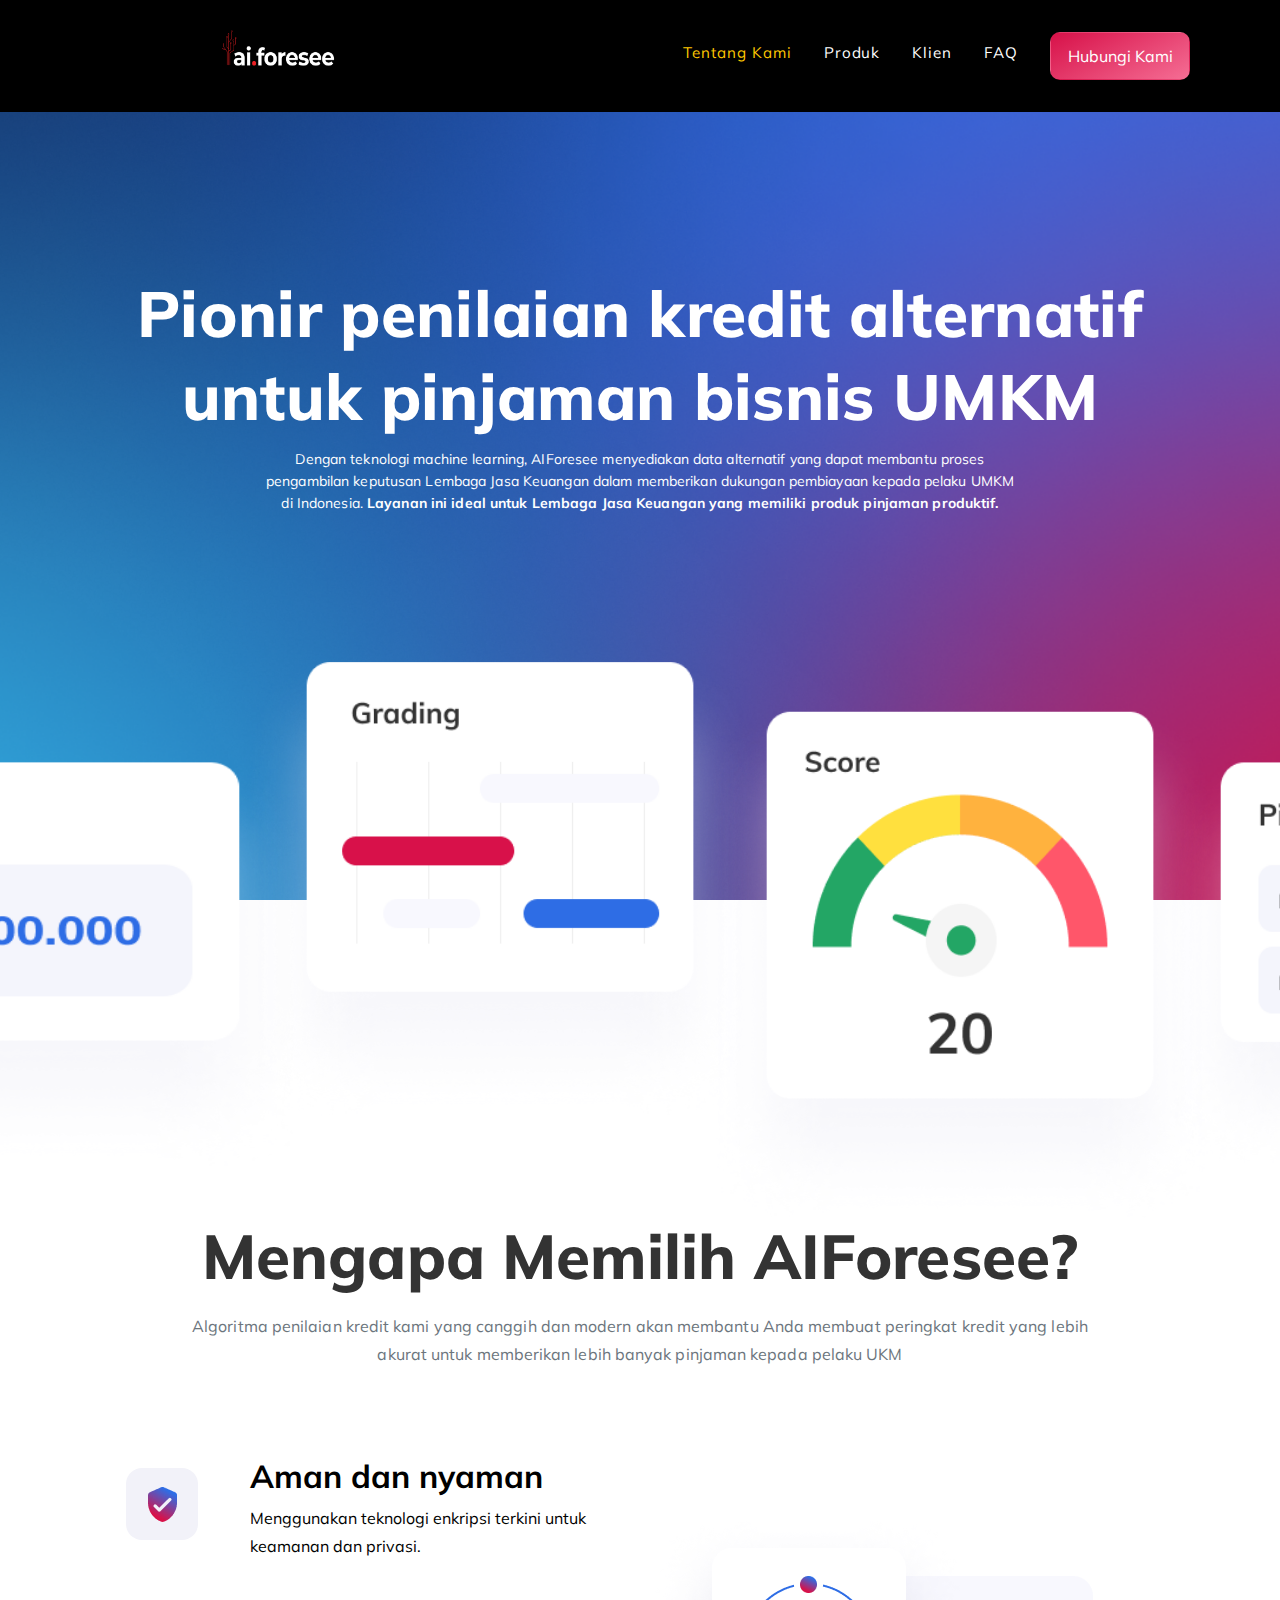
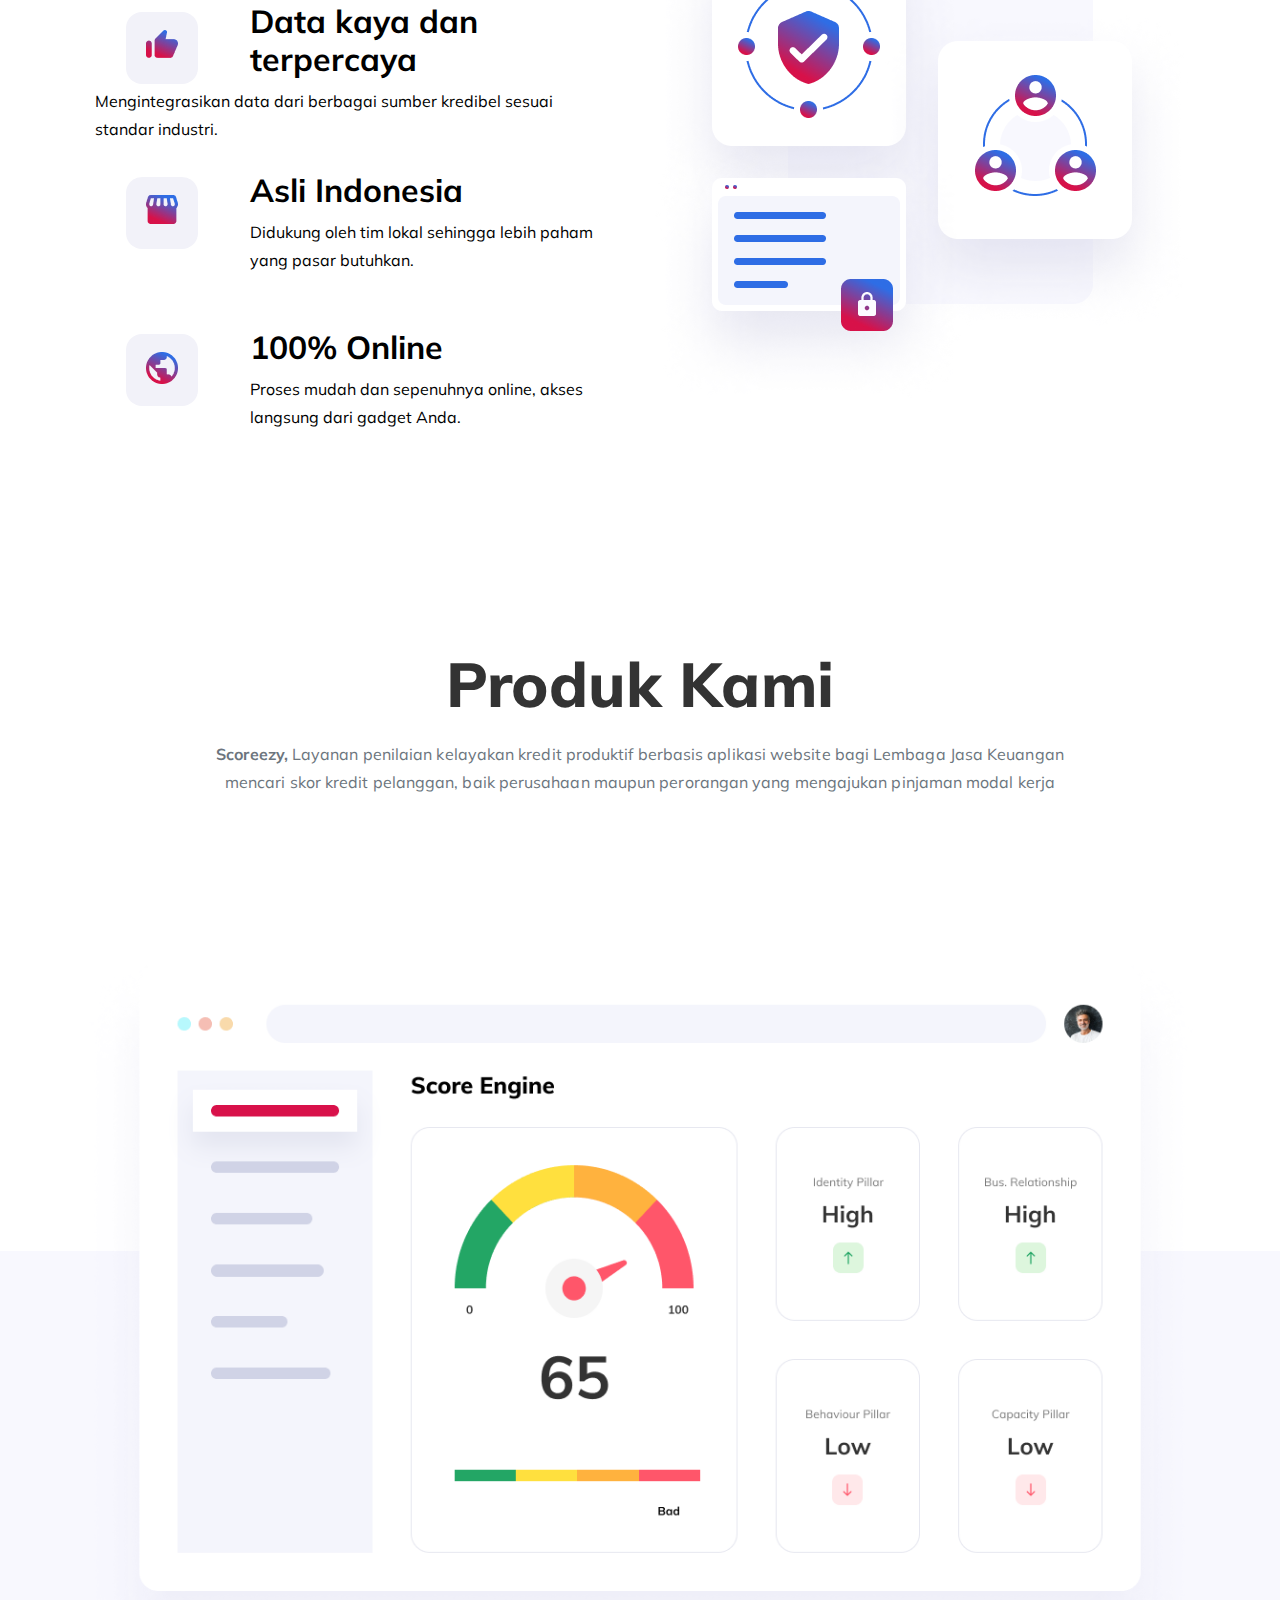
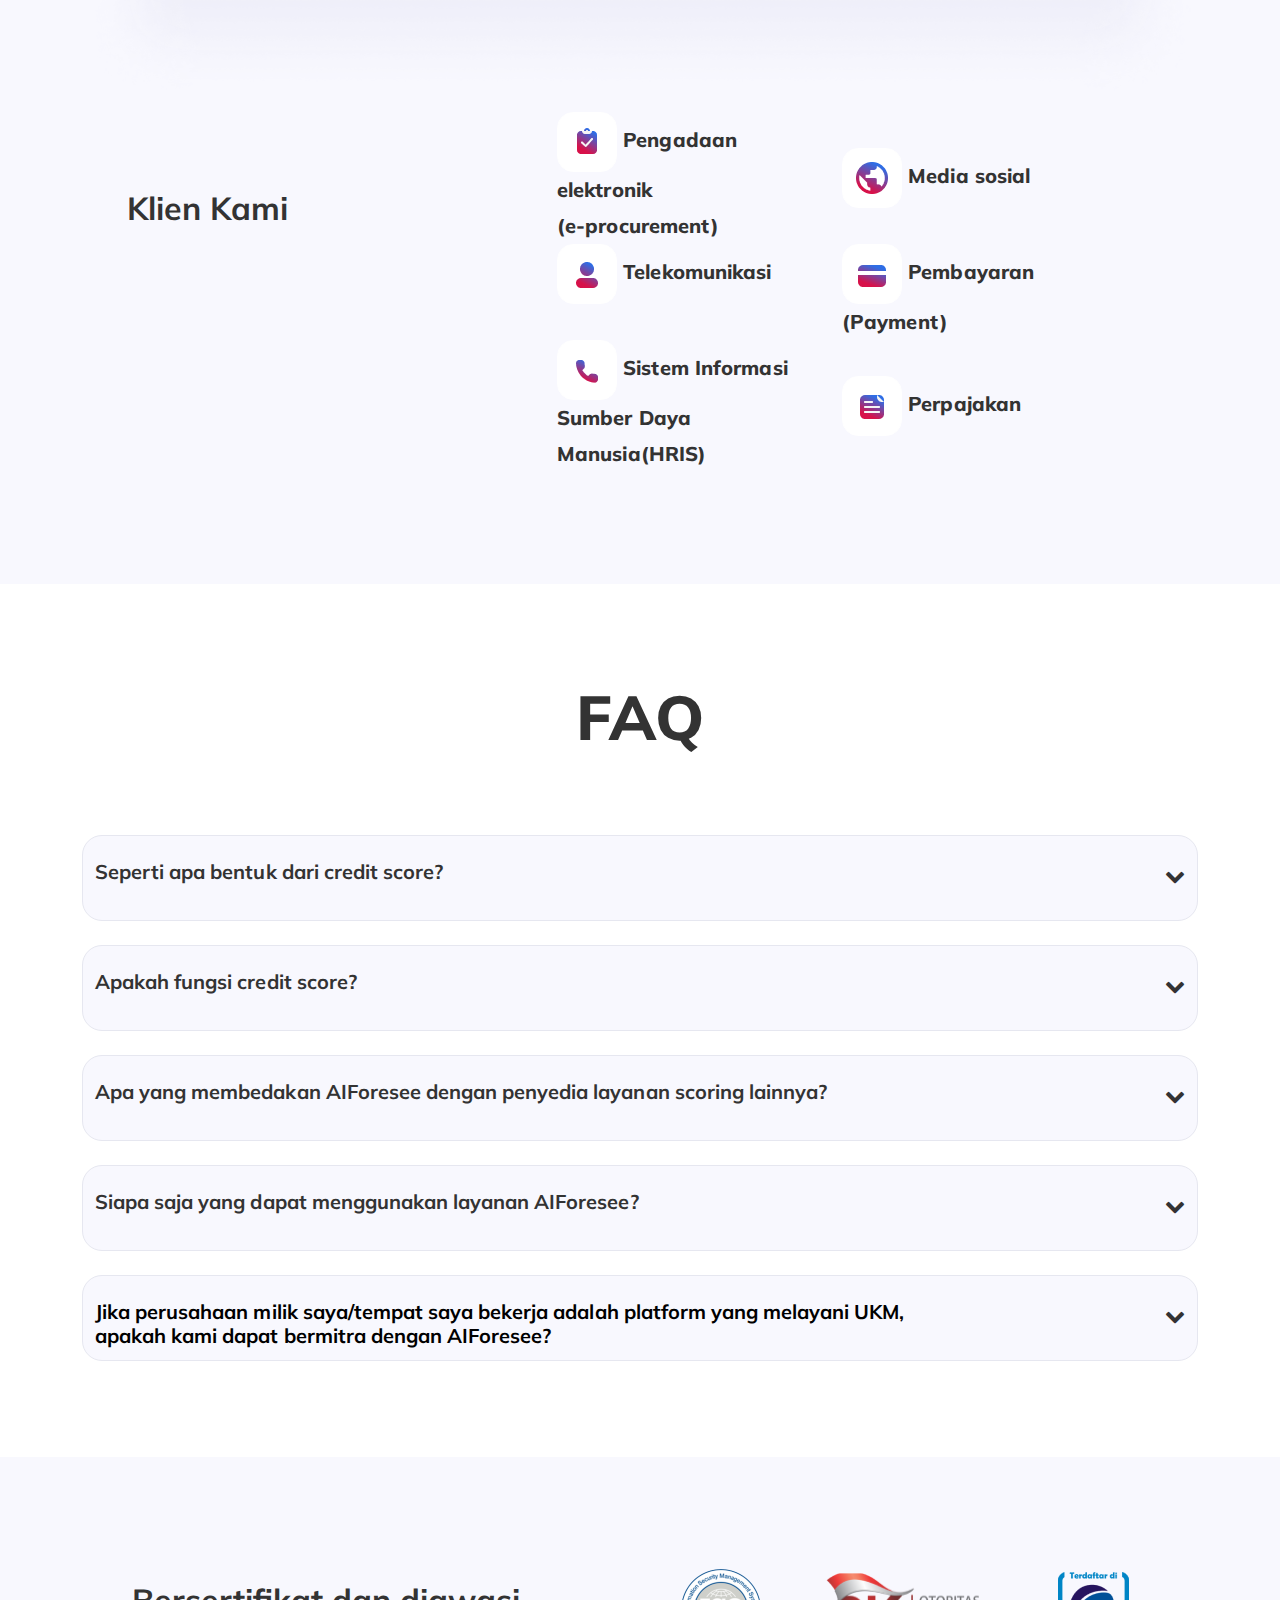
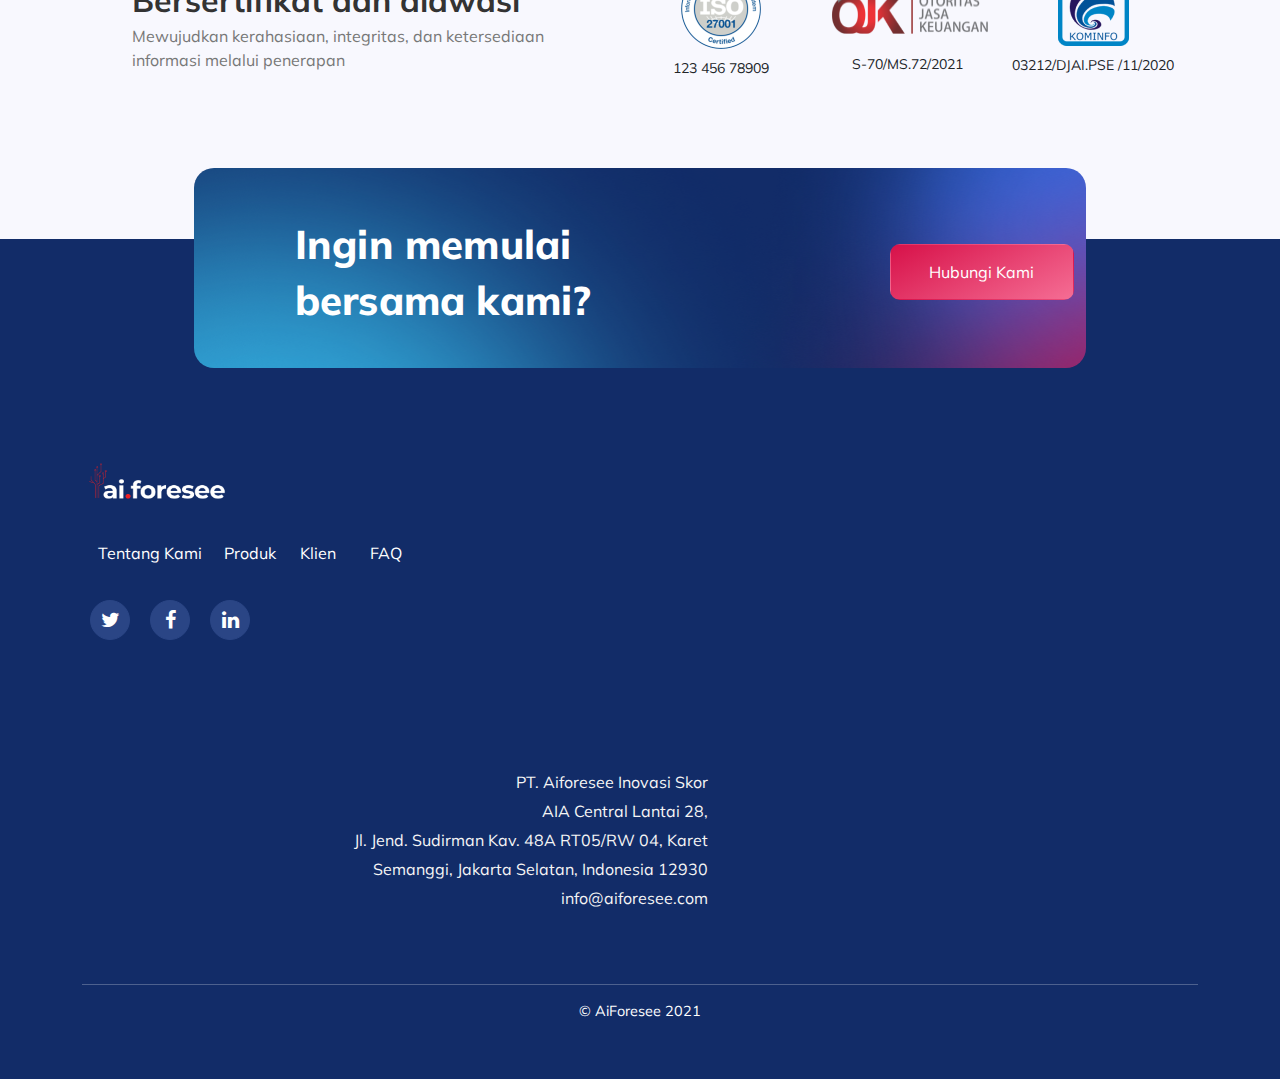
==== commit 8e0a1350: "bar menu mobile" ====
--- a/Landing Page/Index.html
+++ b/Landing Page/Index.html
@@ -5,7 +5,7 @@
         <meta name="viewport" content="width=device-width, initial-scale=1, shrink-to-fit=no" />
         <meta name="description" content="" />
         <meta name="author" content="" />
-        <title>Scoreezy - AiForesee</title>
+        <title>AiForesee</title>
         <!-- Favicon-->
         <link rel="icon" type="image/x-icon" href="assets/logo3.jpg" />
         <!-- Font Awesome icons (free version)-->
@@ -35,7 +35,7 @@
         <nav class="navbar navbar-expand-lg navbar-light fixed-top" id="mainNav">
             <div class="container">
                 <button class="navbar-toggler" type="button" data-bs-toggle="collapse" data-bs-target="#navbarResponsive" aria-controls="navbarResponsive" aria-expanded="false" aria-label="Toggle navigation">
-                    <i style="font-size: 20px;" class="fa fa-bars "></i>
+                    <i style="font-size: 20px; color: #777777;" class="fa fa-bars "></i>
                 </button>
                 <a class="navbar-brand" href="#page-top"><img style="width: 124px; height: 50px; margin-top: -5%;" src="assets/logo2.png" alt="..." /></a>
                 <div class="collapse navbar-collapse" id="navbarResponsive">
@@ -241,9 +241,9 @@
                 </div>
                 <div class="text-center" >
                     <div class="card" id="title2">   
-                        <div class="container" style="height:84px;">
+                        <div class="container" style="height:84px;"  type="button"  data-bs-toggle="collapse" data-bs-target="#collapseExample" aria-expanded="false" aria-controls="collapseExample">
                           <h4 style="font-size: 20px; float: left;"><br>Seperti apa bentuk dari credit score? </h4> 
-                            <i style="font-size: 20px; float: right; margin-top: 30px;" type="button"  data-bs-toggle="collapse" data-bs-target="#collapseExample" aria-expanded="false" aria-controls="collapseExample" onclick="changeIcon(this)"  class="fa fa-chevron-down" ></i> 
+                            <i style="font-size: 20px; float: right; margin-top: 30px;" type="button"  data-bs-toggle="collapse" data-bs-target="#collapseExample" aria-expanded="false" aria-controls="collapseExample" onclick="changeIcon(this)"  class="icon1 fa fa-chevron-down" ></i> 
                         </div>
                         <div class="collapse" id="collapseExample" style="width: 95%;">
                             <div class="card " style="border: 1px solid transparent; background: transparent;">
@@ -253,7 +253,7 @@
                       </div><br>
 
                       <div class="card" id="title2">   
-                        <div class="container" style="height:84px;">
+                        <div class="container" style="height:84px;" type="button"  data-bs-toggle="collapse" data-bs-target="#collapseExample1" aria-expanded="false" aria-controls="collapseExample1">
                           <h4 style="font-size: 20px; float: left;"><br>Apakah fungsi credit score? </h4> 
                             <i style="font-size: 20px; float: right; margin-top: 30px;" type="button"  data-bs-toggle="collapse" data-bs-target="#collapseExample1" aria-expanded="false" aria-controls="collapseExample1" onclick="changeIcon(this)"  class="fa fa-chevron-down" ></i> 
                         </div>
@@ -265,7 +265,7 @@
                       </div><br>
 
                       <div class="card" id="title2">   
-                        <div class="container" style="height:84px;">
+                        <div class="container" style="height:84px;" type="button"  data-bs-toggle="collapse" data-bs-target="#collapseExample2" aria-expanded="false" aria-controls="collapseExample2">
                           <h4 style="font-size: 20px; float: left;"><br>Apa yang membedakan AIForesee dengan penyedia layanan scoring lainnya? </h4> 
                             <i style="font-size: 20px; float: right; margin-top: 30px;" type="button"  data-bs-toggle="collapse" data-bs-target="#collapseExample2" aria-expanded="false" aria-controls="collapseExample2" onclick="changeIcon(this)"  class="fa fa-chevron-down" ></i> 
                         </div>
@@ -277,7 +277,7 @@
                       </div><br>
 
                       <div class="card" id="title2">   
-                        <div class="container" style="height:84px;">
+                        <div class="container" style="height:84px;" type="button"  data-bs-toggle="collapse" data-bs-target="#collapseExample3" aria-expanded="false" aria-controls="collapseExample3">
                           <h4 style="font-size: 20px; float: left;"><br>Siapa saja yang dapat menggunakan layanan AIForesee?</h4> 
                             <i style="font-size: 20px; float: right; margin-top: 30px;" type="button"  data-bs-toggle="collapse" data-bs-target="#collapseExample3" aria-expanded="false" aria-controls="collapseExample3" onclick="changeIcon(this)"  class="fa fa-chevron-down" ></i> 
                         </div>
@@ -289,7 +289,7 @@
                       </div><br>
 
                       <div class="card" id="title2">   
-                        <div class="container" style="height:84px;">
+                        <div class="container" style="height:84px;" type="button"  data-bs-toggle="collapse" data-bs-target="#collapseExample4" aria-expanded="false" aria-controls="collapseExample4" >
                           <h4 style="font-size: 20px; text-align: left; float: left;  color: black; "><br>Jika perusahaan milik saya/tempat saya bekerja adalah platform yang melayani UKM,<br> apakah kami dapat bermitra dengan AIForesee?<br> </h4> 
                             <i style="font-size: 20px; float: right; margin-top: 30px;" type="button"  data-bs-toggle="collapse" data-bs-target="#collapseExample4" aria-expanded="false" aria-controls="collapseExample4" onclick="changeIcon(this)"  class="fa fa-chevron-down" ></i> 
                         </div>
@@ -309,23 +309,23 @@
                 </div>
                 <div class="text-center" >
                     
-                    <div id="title2" >
-                        <a class="nav-link"  style=" color: black; text-align: left; font-weight: 800; font-size: 14px; width: 93%; height: 84px;"  >Seperti apa bentuk dari credit score? <i type="button"  data-bs-toggle="collapse" data-bs-target="#collapseExample" aria-expanded="false" aria-controls="collapseExample" onclick="changeIcon(this)" style="float: right; margin-right: -10%; margin-top: 10%; font-size: 15px;" class="fa fa-chevron-down" ></i></a>
+                    <div id="title2"  type="button"  data-bs-toggle="collapse" data-bs-target="#collapseExample" aria-expanded="false" aria-controls="collapseExample">
+                        <a class="nav-link"  style=" color: black; text-align: left; font-weight: 800; font-size: 14px; width: 93%; height: 84px;"  ><br>Seperti apa bentuk dari credit score? <i type="button"  data-bs-toggle="collapse" data-bs-target="#collapseExample" aria-expanded="false" aria-controls="collapseExample" onclick="changeIcon(this)" style="float: right; margin-right: -10%; margin-top: 1%; font-size: 15px;" class="fa fa-chevron-down" ></i></a>
                         <div class="collapse" id="collapseExample" style="width: 92%;">
                             <div class="card " style="border: 1px solid transparent; background: transparent; ">
                                 <p style=" text-align: left; font-weight: normal; font-size: 14px; margin-left: 1%;   ">Credit score pada umumnya berbentuk rentang angka (misalnya 0-100, 350-850, dan lain-lain), bisa juga rentang huruf/peringkat (misalnya A+, A, B, C, C-, dan lain-lain).</p>
                             </div>
                         </div>
                     </div><br>
-                    <div id="title2" >
-                        <a class="nav-link"  style=" color: black; text-align: left; font-weight: 800; font-size: 14px; width: 92%; height: 84px;"  >Apakah fungsi credit score? <i type="button"  data-bs-toggle="collapse" data-bs-target="#collapseExample1" aria-expanded="false" aria-controls="collapseExample1" onclick="changeIcon(this)" style="float: right; margin-right: -10%; margin-top: 10%; font-size: 15px;" class="fa fa-chevron-down" ></i></a>
+                    <div id="title2" type="button"  data-bs-toggle="collapse" data-bs-target="#collapseExample1" aria-expanded="false" aria-controls="collapseExample1">
+                        <a class="nav-link"  style=" color: black; text-align: left; font-weight: 800; font-size: 14px; width: 92%; height: 84px;"  ><br>Apakah fungsi credit score? <i type="button"  data-bs-toggle="collapse" data-bs-target="#collapseExample1" aria-expanded="false" aria-controls="collapseExample1" onclick="changeIcon(this)" style="float: right; margin-right: -10%; margin-top: 1%; font-size: 15px;" class="fa fa-chevron-down" ></i></a>
                         <div class="collapse" id="collapseExample1" style="width: 92%;">
                             <div class="card " style="border: 1px solid transparent; background: transparent;">
                                 <p style=" text-align: left; font-weight: normal; font-size: 14px; margin-left: 1%;   ">Credit score merupakan informasi tambahan yang dapat dijadikan sebagai tolok ukur oleh Lembaga Jasa Keuangan dalam melakukan penilaian kelayakan kredit bagi calon nasabahnya</p>
                             </div>
                         </div>
                     </div><br>
-                    <div id="title2" >
+                    <div id="title2" type="button"  data-bs-toggle="collapse" data-bs-target="#collapseExample2" aria-expanded="false" aria-controls="collapseExample2" >
                         <a class="nav-link"  style=" color: black; text-align: left; font-weight: 800; font-size: 14px; width: 92%; height: 84px;"  >Apa yang membedakan AIForesee dengan penyedia layanan scoring lainnya? <i type="button"  data-bs-toggle="collapse" data-bs-target="#collapseExample2" aria-expanded="false" aria-controls="collapseExample2" onclick="changeIcon(this)" style="float: right; margin-right: -10%; margin-top: -5%; font-size: 15px;" class="fa fa-chevron-down" ></i></a>
                         <div class="collapse" id="collapseExample2" style="width: 92%;">
                             <div class="card " style="border: 1px solid transparent; background: transparent;">
@@ -333,7 +333,7 @@
                             </div>
                         </div>
                     </div><br>
-                    <div id="title2" >
+                    <div id="title2" type="button"  data-bs-toggle="collapse" data-bs-target="#collapseExample3" aria-expanded="false" aria-controls="collapseExample3">
                         <a class="nav-link"  style=" color: black; text-align: left; font-weight: 800; font-size: 14px; width: 92%; height: 84px;"  >Siapa saja yang dapat menggunakan layanan AIForesee? <i type="button"  data-bs-toggle="collapse" data-bs-target="#collapseExample3" aria-expanded="false" aria-controls="collapseExample3" onclick="changeIcon(this)" style="float: right; margin-right: -10%; margin-top: 3%; font-size: 15px;" class="fa fa-chevron-down" ></i></a>
                         <div class="collapse" id="collapseExample3" style="width: 92%;">
                             <div class="card " style="border: 1px solid transparent; background: transparent;">
@@ -341,7 +341,7 @@
                             </div>
                         </div>
                     </div><br>
-                    <div id="title2" >
+                    <div id="title2" type="button"  data-bs-toggle="collapse" data-bs-target="#collapseExample4" aria-expanded="false" aria-controls="collapseExample4">
                         <a class="nav-link"  style=" color: black; text-align: left; font-weight: 800; font-size: 14px; width: 92%; height: 104px;"  >Jika perusahaan milik saya/tempat saya bekerja adalah platform yang melayani UKM, apakah kami dapat bermitra dengan AIForesee?<i type="button"  data-bs-toggle="collapse" data-bs-target="#collapseExample4" aria-expanded="false" aria-controls="collapseExample4" onclick="changeIcon(this)" style="float: right; margin-right: -10%; margin-top: -10%; font-size: 15px;" class="fa fa-chevron-down" ></i></a>
                         <div class="collapse" id="collapseExample4" style="width: 92%;">
                             <div class="card " style="border: 1px solid transparent; background: transparent;">
@@ -614,4 +614,5 @@
     function changeIcon(x) {
             x.classList.toggle("fa-window-close-o");
           }
+          
 </script>
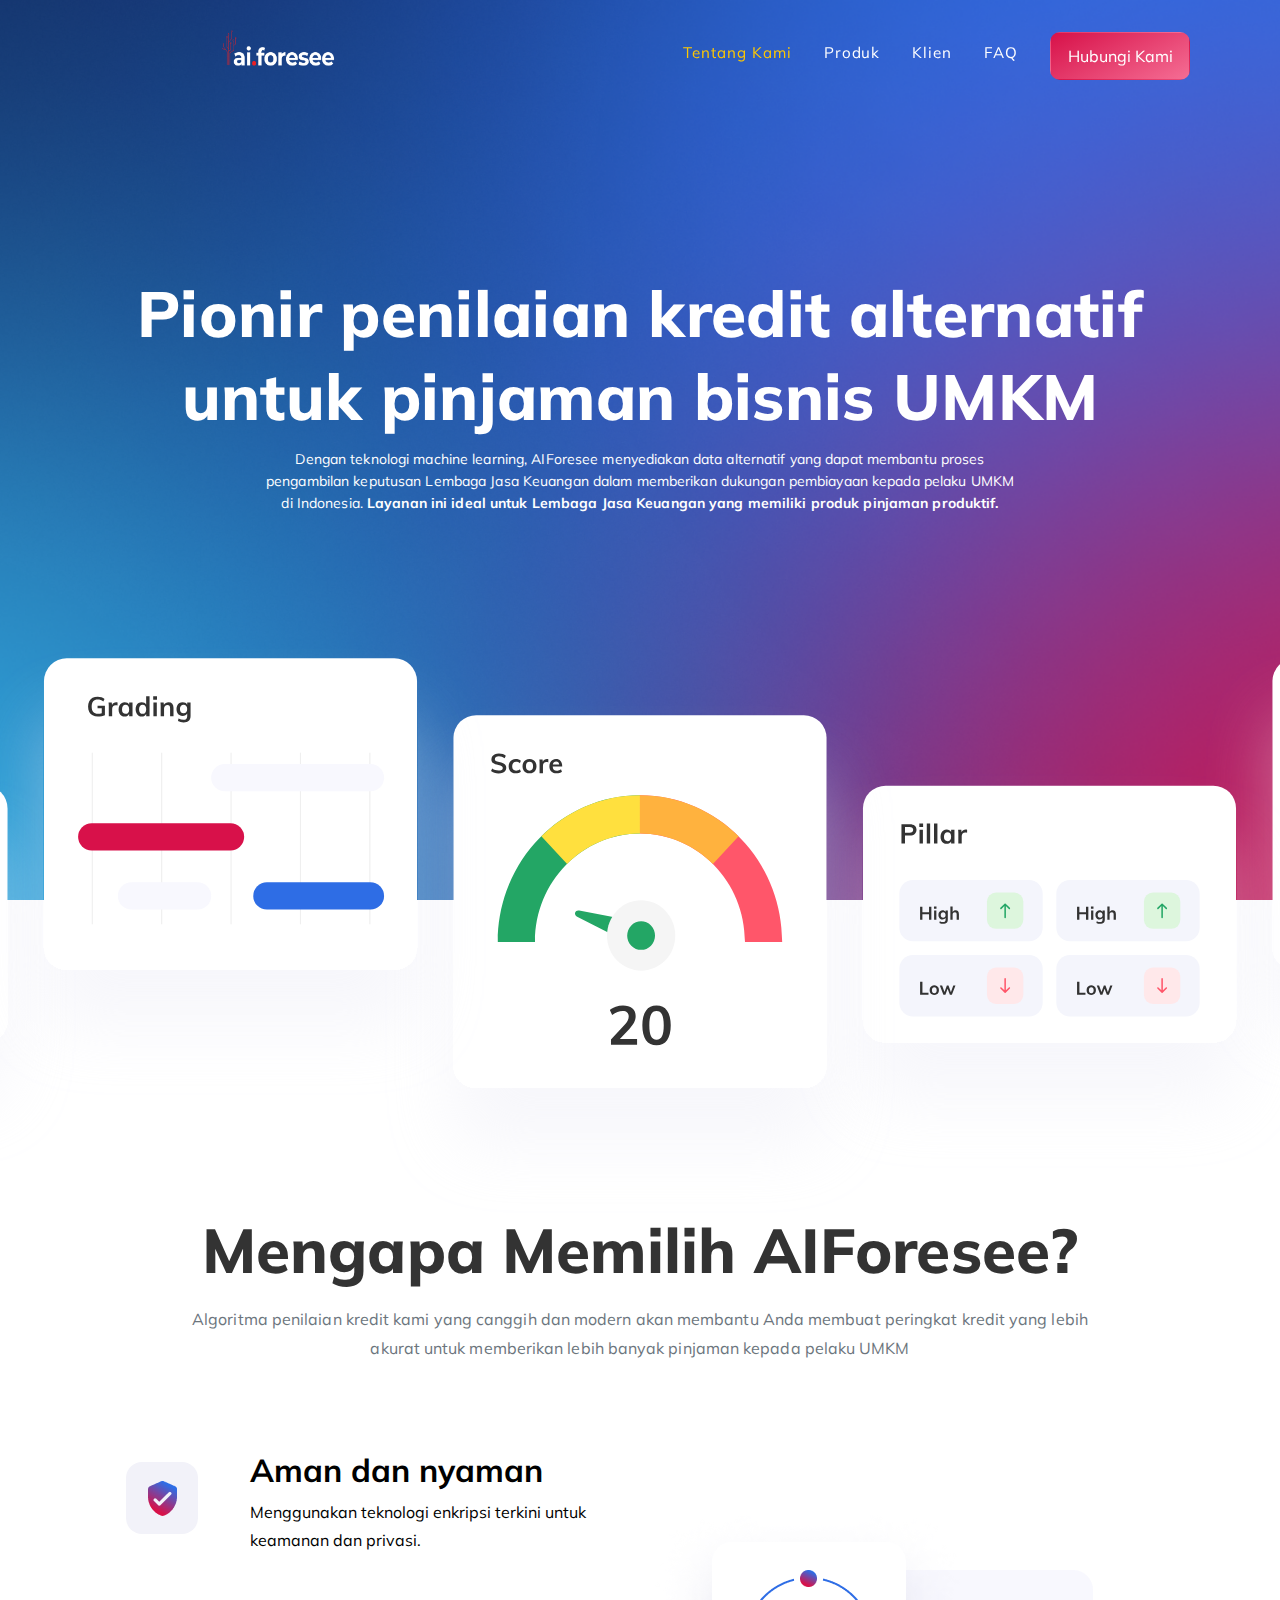
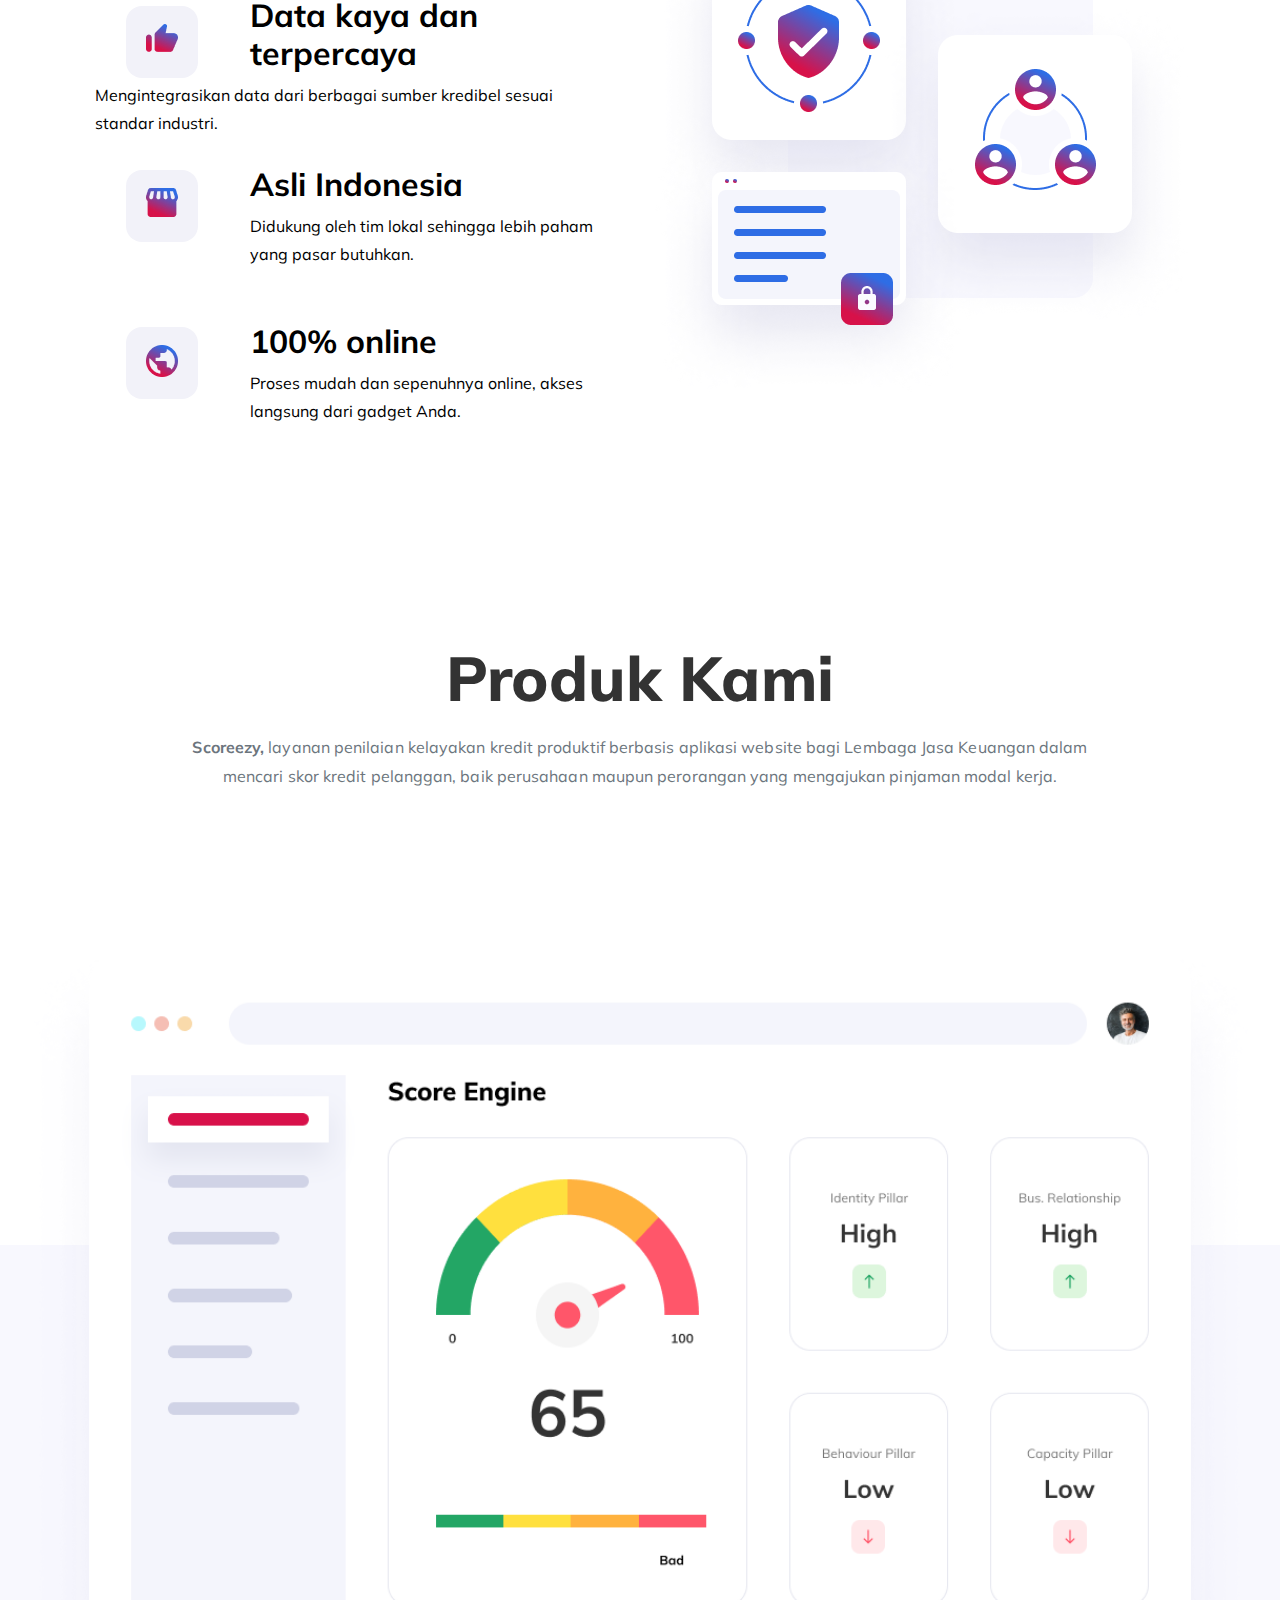
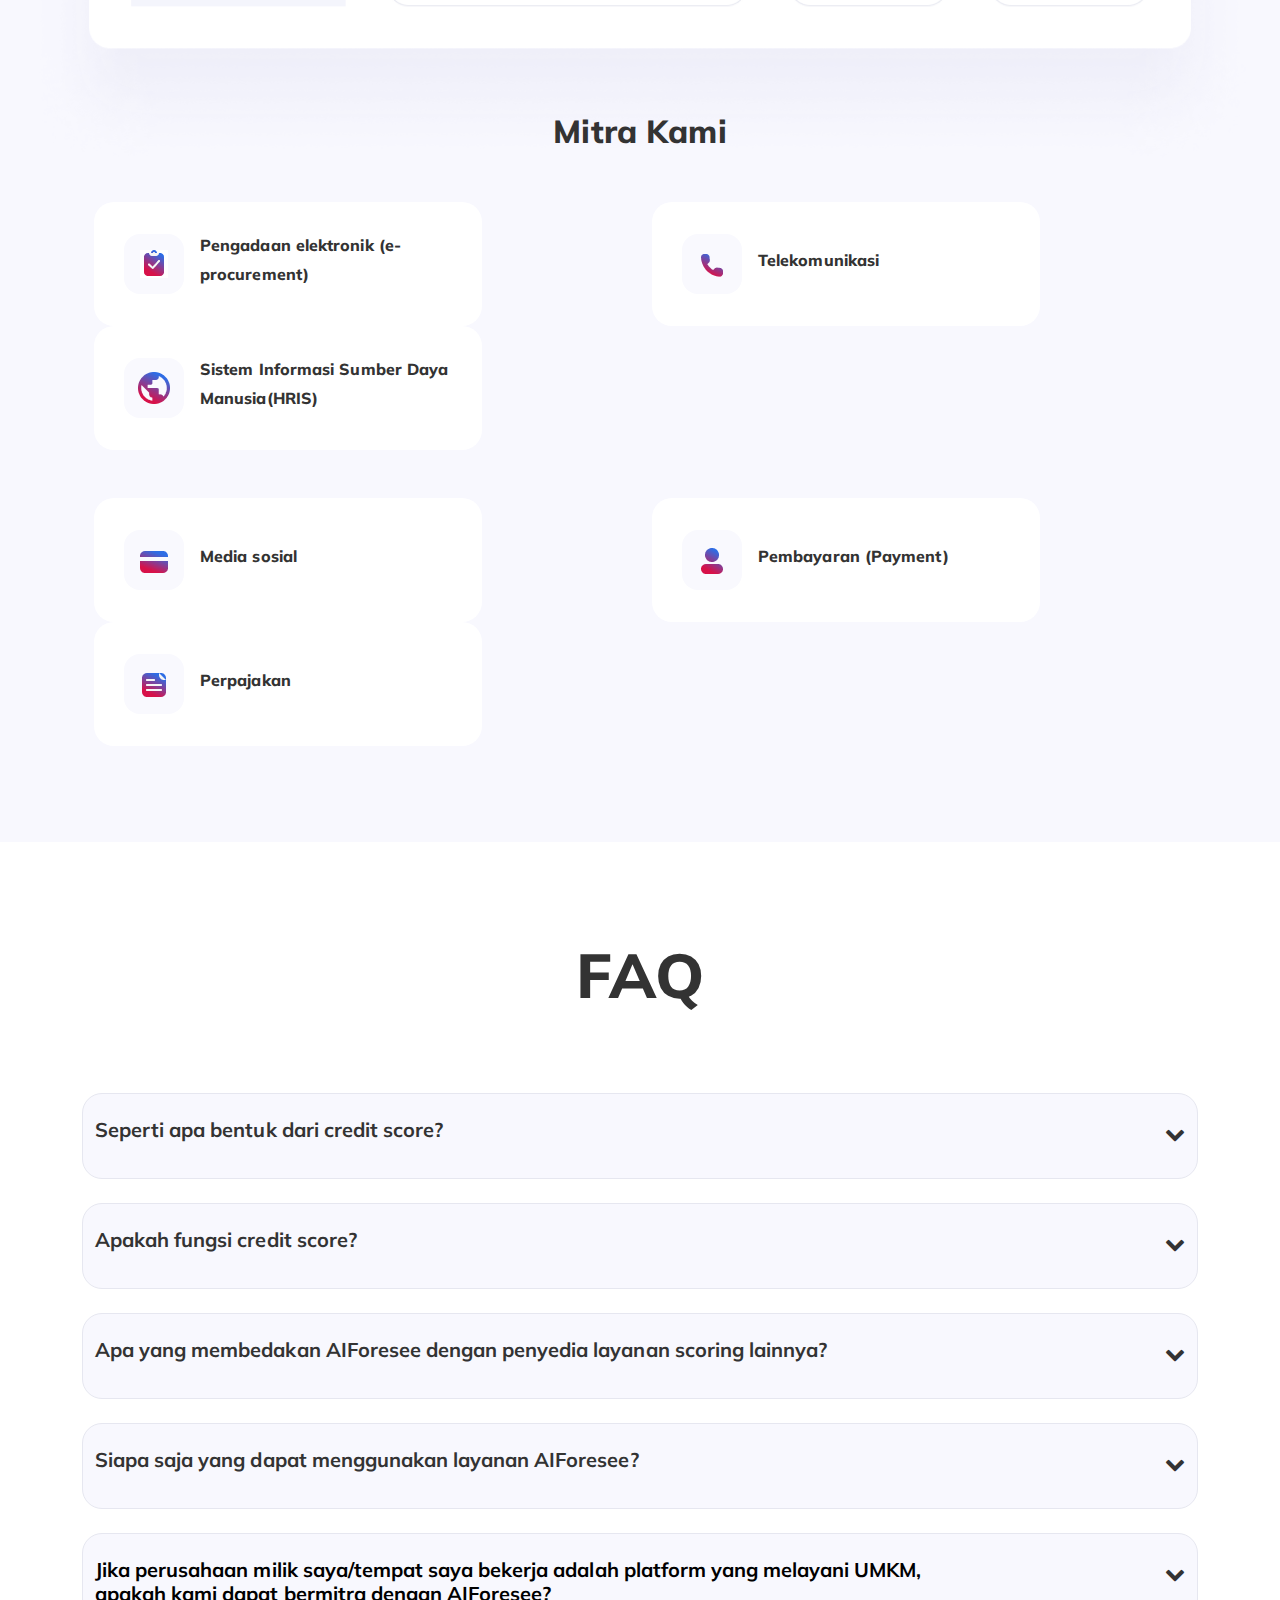
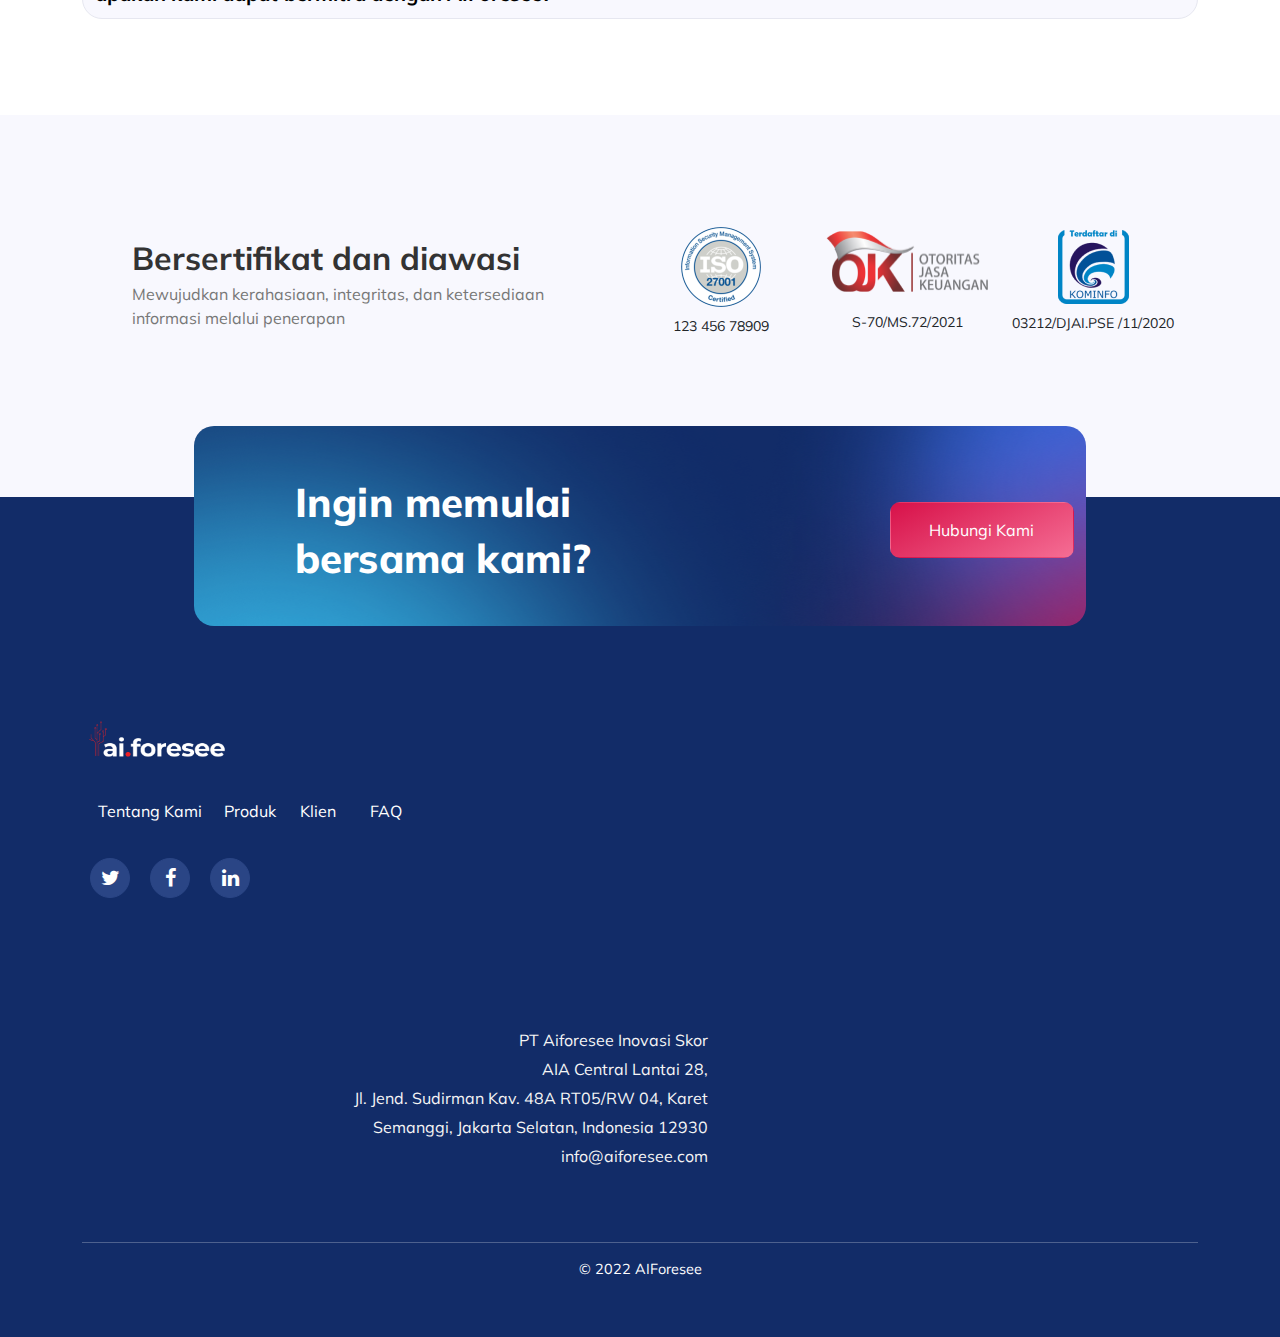
==== commit 53aa07d7: "perbaikan" ====
--- a/Landing Page/Index.html
+++ b/Landing Page/Index.html
@@ -40,10 +40,10 @@
                 <a class="navbar-brand" href="#page-top"><img style="width: 124px; height: 50px; margin-top: -5%;" src="assets/logo2.png" alt="..." /></a>
                 <div class="collapse navbar-collapse" id="navbarResponsive">
                     <ul class="navbar-nav  ms-auto py-4 py-lg-0">
-                        <li style="margin-top: 2%;" class="nav-item"><a class="nav-link" href="#services">Tentang Kami</a></li>
-                        <li style="margin-top: 2%;" class="nav-item"><a class="nav-link" href="#portfolio">Produk</a></li>
+                        <li style="margin-top: 2%;" class="nav-item"><a class="nav-link" href="#about">Tentang Kami</a></li>
+                        <li style="margin-top: 2%;" class="nav-item"><a class="nav-link" href="#produk">Produk</a></li>
                         <li style="margin-top: 2%;" class="nav-item"><a class="nav-link" href="#klien">Klien</a></li>
-                        <li style="margin-top: 2%;" class="nav-item"><a class="nav-link" href="#about">FAQ</a></li>
+                        <li style="margin-top: 2%;" class="nav-item"><a class="nav-link" href="#faq">FAQ</a></li>
                         <li class="nav-item"><a class="nav-link" data-bs-toggle="modal" href="#portfolioModal6"><button style="width: 140px; height:48px; border-radius: 10px;" type="button" class="btn btn-danger">Hubungi Kami</button></a></li>
                     </ul>
                     </ul>
@@ -62,65 +62,29 @@
  
         </header>
         
-        <!-- Services-->
-        <section class="page-section" id="services">
+        <!-- about-->
+        <section class="page-section" id="about">
             
-            <div class="container">
-                <div class="container-fluid d-none d-lg-block" >
-                    <div class="row row-cols-2 row-cols-sm-3 row-cols-md-4 row-cols-lg-5 row-cols-xl-5" id="gambaratas" >
-                        <div class="col">
-                            <img style="position: absolute;
-                            width: 328px;
-                            height: 426px;
-                            left: -1px;
-                            top: 750px;"  src="assets/img/kirii.png" alt="">
-                        </div>
-                        <div class="col">
-                            <img style="position: absolute;
-                            width: 528px;
-                            height: 474px;
-                            left: 236px;
-                            top: 650px;" src="assets/img/Group 1782.png" alt="">
-                        </div>
-                        <div class="col">
-                            <img style="position: absolute;
-                            width: 528px;
-                            height: 528px;
-                            left: 696px;
-                            top: 700px;;" src="assets/img/tengah.png" alt="">
-                        </div>
-                        <div class="col">
-                            <img style="position: absolute;
-                            width: 528px;
-                            height: 428px;
-                            left: 1150px;
-                            top: 750px;" src="assets/img/kanan.png" alt="">
-                        </div>
-                        <div class="col">
-                            <img style="position: absolute;
-                            width: 328px;
-                            height: 474px;
-                            left: 1576px;
-                            top: 650px;" src="assets/img/kanann.png" alt="">
-                        </div>
-                    </div>
+            <div class="container" style="width: 100%;">
+                <div class="container d-none d-lg-block" >
+                    <img style="margin-top:-32%; margin-left: -25%; width:150%"  src="assets/Group 1946.svg" alt="">
                 </div>
                 <div class="container-fluid d-lg-none">
                     <div class="row" >
                         <div class="col ">
-                            <img id="respo"  src="assets/responsive.png" alt="">
-                        </div>
-                    </div>
-                </div>
-                <div class="row" style="margin-top: 20%;">
+                            <img id="respo"  src="assets/asset10 1.svg" alt="">
+                        </div>
+                    </div>
+                </div>
+                <div class="row" >
                     <div class="text-center">
                         
                         <h2 class="section-heading ">Mengapa Memilih AIForesee?</h2>
                         
-                        <h3 class="section-subheading text-muted">Algoritma penilaian kredit kami yang canggih dan modern akan membantu Anda membuat peringkat kredit yang lebih akurat untuk memberikan lebih banyak pinjaman kepada pelaku UKM</h3>
+                        <h3 class="section-subheading text-muted">Algoritma penilaian kredit kami yang canggih dan modern akan membantu Anda membuat peringkat kredit yang lebih akurat untuk memberikan lebih banyak pinjaman kepada pelaku UMKM</h3>
                         <br><br>
-                    </div>
-                    <div class="col-lg-6 ">
+                </div>
+                    <div class="col-lg-6  d-none d-lg-block">
                             <div class="column" id="title1">
                                 <div class="column"  style="width: 100%; height: 157px;">
                                     <button style="border-radius: 20px; width: 100%;  margin-top: 2%; height: 100%;" type="button" class="btn btn-success" onclick="myFunction()">
@@ -128,9 +92,7 @@
                                             <img style="margin-top:18px;"  src="assets/shield.png" alt=""></div>
                                             <div style="text-align: left;  ">
                                                 <h2 class="d-none d-lg-block" >Aman dan nyaman</h2>
-                                                <h2 class="d-lg-none" style="font-size: 18px;" >Aman dan nyaman</h2>
                                                 <p class="d-none d-lg-block" >Menggunakan teknologi enkripsi terkini untuk keamanan dan privasi.</p>
-                                                <p class="d-lg-none" style="font-size: 12px;" >Menggunakan teknologi enkripsi terkini untuk keamanan dan privasi.</p>
                                             </div>
                                     </button>
                                 </div>
@@ -142,9 +104,7 @@
                                     <img style="margin-top:18px;" src="assets/jempol.png" alt=""></div>
                                     <div style="text-align: left; ">
                                         <h2 class="d-none d-lg-block"  >Data kaya dan terpercaya</h2>
-                                        <h2  class="d-lg-none" style="font-size: 18px;">Data kaya dan terpercaya</h2>
                                         <p  class="d-none d-lg-block" >Mengintegrasikan data dari berbagai sumber kredibel sesuai standar industri.</p>
-                                        <p  class="d-lg-none" style="font-size: 13px;" >Mengintegrasikan data dari berbagai sumber kredibel sesuai standar industri.</p>
                                     </div>
                             </button>
                             </div>
@@ -157,9 +117,7 @@
                                     <img style="margin-top:18px;" src="assets/toko.png" alt=""></div>
                                     <div style="text-align: left; ">
                                         <h2 class="d-none d-lg-block"  >Asli Indonesia</h2>
-                                        <h2 class="d-lg-none" style="font-size: 18px;" >Asli Indonesia</h2>
                                         <p  class="d-none d-lg-block" >Didukung oleh tim lokal sehingga lebih paham yang pasar butuhkan.</p>
-                                        <p  class="d-lg-none" style="font-size: 13px;" >Didukung oleh tim lokal sehingga lebih paham yang pasar butuhkan.</p>
                                     </div>
 
                             </button>
@@ -172,10 +130,8 @@
                                 <div class="col-md-3" style="float: left; ;margin-top: 1%; margin-left: 6%; margin-right: 10%; background: #f2f2f9; border-radius: 16px; width: 72px; height: 72px;">
                                     <img style="margin-top:18px;" src="assets/dunia.png" alt=""></div>
                                     <div style="text-align: left; ">
-                                        <h2 class="d-none d-lg-block" >100% Online</h2>
-                                        <h2 class="d-lg-none" style="font-size: 18px;" >100% Online</h2>
+                                        <h2 class="d-none d-lg-block" >100% online</h2>
                                         <p  class="d-none d-lg-block">Proses mudah dan sepenuhnya online, akses langsung dari gadget Anda.</p>
-                                        <p class="d-lg-none" style="font-size: 13px;" >Proses mudah dan sepenuhnya online, akses langsung dari gadget Anda.</p>
                                     </div>
 
                             </button>
@@ -183,63 +139,302 @@
                           </div>
                     </div>
 
-                    <div class="col-lg-6 d-none d-lg-block d-print-block" style="margin-top: 8%; width: 50%;" > 
+                    <div class="col-lg-6  d-lg-none">
+                        <div class="col " >
+                            <div class="d-flex align-items-center"  >
+                                <div class="card-icon rounded-circle d-flex align-items-center justify-content-center">
+                                    <button style="height:60px;width: 60px; border-radius: 16px; margin-left: 30px;" type="button" class="btn btn-secondary"><img st src="assets/shield.png" alt=""></button>
+                                </div>
+                                <div class="ps-3">
+                                <h6 id="awalnya">Aman dan nyaman</h6>
+                                <span id="spannya" >Menggunakan teknologi enkripsi terkini untuk keamanan dan privasi.</span>
+                                </div>
+                            </div>
+                        </div><br><br>
+                        <div class="col " >
+                            <div class="d-flex align-items-center"  >
+                                <div class="card-icon rounded-circle d-flex align-items-center justify-content-center">
+                                    <button style="height:60px;width: 60px; border-radius: 16px; margin-left: 30px;" type="button" class="btn btn-secondary"><img st src="assets/jempol.png" alt=""></button>
+                                </div>
+                                <div class="ps-3">
+                                <h6 id="awalnya">Data kaya dan terpercaya</h6>
+                                <span id="spannya" >Mengintegrasikan data dari berbagai sumber kredibel sesuai standar industri.</span>
+                                </div>
+                            </div>
+                        </div><br><br>
+                        <div class="col " >
+                            <div class="d-flex align-items-center"  >
+                                <div class="card-icon rounded-circle d-flex align-items-center justify-content-center">
+                                    <button style="height:60px;width: 60px; border-radius: 16px; margin-left: 30px;" type="button" class="btn btn-secondary"><img st src="assets/toko.png" alt=""></button>
+                                </div>
+                                <div class="ps-3">
+                                <h6 id="awalnya">Asli Indonesia</h6>
+                                <span id="spannya" >Didukung oleh tim lokal sehingga lebih paham yang pasar butuhkan.</span>
+                                </div>
+                            </div>
+                        </div><br><br>
+                        <div class="col " >
+                            <div class="d-flex align-items-center"  >
+                                <div class="card-icon rounded-circle d-flex align-items-center justify-content-center">
+                                    <button style="height:60px;width: 60px; border-radius: 16px; margin-left: 30px;" type="button" class="btn btn-secondary"><img st src="assets/dunia.png" alt=""></button>
+                                </div>
+                                <div class="ps-3">
+                                <h6 id="awalnya">100% online</h6>
+                                <span id="spannya" >Proses mudah dan sepenuhnya online, akses langsung dari gadget Anda.</span>
+                                </div>
+                            </div>
+                        </div><br><br>
+                     
+                    
+
+                      
+                </div>
+
+                    <div class="col d-none d-lg-block d-print-block" style="margin-top: 8%; width: 50%;" > 
                         <div id="first"><img src="assets/title1.png"/> </div>
                         <div id="second"><img src="assets/title2.png"/> </div>
                         <div id="third"><img src="assets/title3.png"/> </div>
                         <div id="empat"><img src="assets/title4.png"/> </div>
                     </div>
+                    <div class="col  d-lg-none" style="margin-top: 8%; width: 50%;" > 
+                        <div class="text-center  " >
+                            <h2 class="section-heading " style="font-weight: 800; font-size: 24px; line-height: 120%; margin-top: 10px; ">Produk Kami</h2>
+                            <h3 class="section-subheading text-muted"><b>Scoreezy,</b> layanan penilaian kelayakan kredit produktif berbasis aplikasi website bagi Lembaga Jasa Keuangan dalam <br>  mencari skor kredit pelanggan, baik perusahaan maupun perorangan yang mengajukan pinjaman modal kerja.</h3>
+                        </div>
+                    </div>
                 </div>
                 </div>
             </div>
         </section>
+        
         <!-- Portfolio Grid-->
-        <section class="page-section " style="background: white; height: 700px;" id="portfolio">
+        <section class="page-section d-none d-lg-block d-print-block " style="background: white; height: 700px;" id="produk">
             <div class="container">
-                <div class="text-center" >
+                <div class="text-center d-none d-lg-block d-print-block" >
                     <h2 class="section-heading " style="font-weight: 800; font-size: 62px; line-height: 120%;">Produk Kami</h2>
-                    <h3 class="section-subheading text-muted"><b>Scoreezy,</b> Layanan penilaian kelayakan kredit produktif berbasis aplikasi website bagi Lembaga Jasa Keuangan <br> mencari skor kredit pelanggan, baik perusahaan maupun perorangan yang mengajukan pinjaman modal kerja</h3>
-                </div>
+                    <h3 class="section-subheading text-muted"><b>Scoreezy,</b> layanan penilaian kelayakan kredit produktif berbasis aplikasi website bagi Lembaga Jasa Keuangan dalam <br>  mencari skor kredit pelanggan, baik perusahaan maupun perorangan yang mengajukan pinjaman modal kerja.</h3>
+                </div>
+                
             </div>
         </section>
         <section class="page-section " style="background: #F8F8FE;" id="klien" >
             <div class="container" >
-                <img id="table1" style="width: 100%; margin-top: -35%;" src="assets/img/table.png" alt="">
-                <div class="row align-items-center" > 
-                    <div class="col-md-5 col-sm-6 my-3">
-                        <div class="masthead-heading d-none d-lg-block d-print-block" id="alternatiftext1" style="margin-top: -24%; margin-left: 10%;" >Klien Kami</div>
-                        <div class="masthead-heading d-lg-none" id="alternatiftext1" style="margin-top: -24%;" >Klien Kami</div>
-                        <div class="masthead-subheading" id="alternatiftext2" ></div>        
-                    </div>
-                    <div class="col-md-3 col-sm-3 my-3" style="text-align: left; " id="boxkiri" >
-                        
-                        <button style="height:60px;width: 60px; border-radius: 16px; color: white;" type="button" class="btn btn-secondary"><img st src="assets/satu.png" alt=""></button>
-                        <a style=" text-align: left; " >Pengadaan elektronik<br> (e-procurement)</a><br>
-                        <button style="height:60px;width: 60px; border-radius: 16px; color: white; " type="button" class="btn btn-secondary"><img st src="assets/akun.png" alt=""></button>
-                        <a style=" text-align: left; " >Telekomunikasi</a><br><br>
-                        <button style="height:60px;width: 60px; border-radius: 16px; color: white; " type="button" class="btn btn-secondary"><img st src="assets/telfon.png" alt=""></button>
-                        <a style="text-align: left;"  >Sistem Informasi<br> Sumber Daya Manusia(HRIS)</a>
-                    </div>
-                    <div class="col-md-3 col-sm-6 my-3" style="text-align: left;" id="boxkanan" >
-                        <button style="height:60px; width: 60px; border-radius: 16px; color: white; " type="button" class="btn btn-secondary"><img st src="assets/dunia.png " alt=""></button>
-                        <a style=" text-align: left;"  >Media sosial</a><br><br>
-                        <button style="height:60px; width: 60px; border-radius: 16px; color: white; " type="button" class="btn btn-secondary"><img st src="assets/kartu.png" alt=""></button>
-                        <a style=" text-align: left;"  >Pembayaran (Payment)</a><br><br>
-                        <button style="height:60px; width: 60px; border-radius: 16px; color: white;" type="button" class="btn btn-secondary"><img st src="assets/terakhir.png" alt=""></button>
-                        <a style=" text-align: left;"  >Perpajakan</a>
-                    </div>
-                </div>
+                <img id="table1" style="width: 110%; margin-left: -5%; margin-top: -35%; " src="assets/img/table.png" alt="">
+                <div class="container">
+                    <div class="text-center" >
+                        <div class="masthead-heading d-none d-lg-block d-print-block" style="margin-top: -5%; font-family: Mulish;font-style: normal;font-weight: 800;  font-size: 32px;line-height: 140%;text-align: center; letter-spacing: 0.005em; color: #333333;"  >Mitra Kami</div><br><br>
+
+                    </div>
+                </div>
+                <div class="container  d-none d-lg-block d-print-block">
+                    <div class="row align-items-start" id="mitrakami">
+                        <div class="col  " > 
+                            <div class="d-flex align-items-center" id="back" >
+                                <div class="card-icon rounded-circle d-flex align-items-center justify-content-center">
+                                    <button style="height:60px;width: 60px; border-radius: 16px; margin-left: 30px; " type="button" class="btn btn-secondary"><img st src="assets/satu.png" alt=""></button>
+                                </div>
+                                <div class="ps-3">
+                                <h6 id="tul">Pengadaan elektronik (e-procurement)</h6>
+                                </div>
+                            </div>
+                        </div>
+                        <div class="col " >
+                            <div class="d-flex align-items-center" id="back" >
+                                <div class="card-icon rounded-circle d-flex align-items-center justify-content-center">
+                                    <button style="height:60px;width: 60px; border-radius: 16px; margin-left: 30px;" type="button" class="btn btn-secondary"><img st src="assets/telfon.png" alt=""></button>
+                                </div>
+                                <div class="ps-3">
+                                <h6 id="tul">Telekomunikasi</h6>
+                                </div>
+                            </div>
+                        </div>
+                        <div class="col " >
+                            <div class="d-flex align-items-center" id="back" >
+                                <div class="card-icon rounded-circle d-flex align-items-center justify-content-center">
+                                    <button style="height:60px;width: 60px; border-radius: 16px; margin-left: 30px; " type="button" class="btn btn-secondary"><img st src="assets/dunia.png" alt=""></button>
+                                </div>
+                                <div class="ps-3">
+                                <h6 id="tul">Sistem Informasi Sumber Daya Manusia(HRIS)</h6>
+                                </div>
+                            </div>
+                        </div>
+                    </div><br><br>  
+                    <div class="row align-items-start" id="mitrakami">
+                        <div class="col " >
+                            <div class="d-flex align-items-center" id="back" >
+                                <div class="card-icon rounded-circle d-flex align-items-center justify-content-center">
+                                    <button style="height:60px; width: 60px; border-radius: 16px; margin-left: 30px; " type="button" class="btn btn-secondary"><img st src="assets/kartu.png " alt=""></button>
+                                </div>
+                                <div class="ps-3">
+                                  <h6 id="tul">Media sosial</h6>
+                                </div>
+                              </div>
+                        </div>
+                        <div class="col " >
+                            <div class="d-flex align-items-center" id="back" >
+                                <div class="card-icon rounded-circle d-flex align-items-center justify-content-center">
+                                    <button style="height:60px; width: 60px; border-radius: 16px; margin-left: 30px; " type="button" class="btn btn-secondary"><img st src="assets/akun.png" alt=""></button>
+                                </div>
+                                <div class="ps-3">
+                                  <h6 id="tul">Pembayaran (Payment)</h6>
+                                </div>
+                              </div>
+                        </div>
+                        <div class="col " >
+                            <div class="d-flex align-items-center" id="back" >
+                                <div class="card-icon rounded-circle d-flex align-items-center justify-content-center">
+                                    <button style="height:60px; width: 60px; border-radius: 16px; margin-left: 30px;" type="button" class="btn btn-secondary"><img st src="assets/terakhir.png" alt=""></button>
+                                </div>
+                                <div class="ps-3">
+                                  <h6 id="tul">Perpajakan</h6>
+                                </div>
+                              </div>
+                        </div>
+                      </div>    
+            </div>
+
                 
-            </div>
+
+                </div>
+        </section>
+        <section class="page-section d-lg-none " style="background: #F8F8FE; margin-top: -80%;" id="klien" >
+            <div class="masthead-heading d-lg-none" style="font-family: Mulish;font-style: normal; font-weight: bold; font-size: 22px; line-height: 24px;text-align: center;letter-spacing: 0.005em; margin-top: -10%; color: #333333;" >Mitra Kami</div><br><br><br>
+                <div class="container  d-lg-none">
+                    <div class="col  " > 
+                        <div class="d-flex align-items-center" id="res" >
+                            <div class="card-icon rounded-circle d-flex align-items-center justify-content-center">
+                                <button style="height:60px;width: 60px; border-radius: 16px; margin-left: 30px; " type="button" class="btn btn-secondary"><img st src="assets/satu.png" alt=""></button>
+                            </div>
+                            <div class="ps-3">
+                            <h6 id="tul">Pengadaan elektronik (e-procurement)</h6>
+                            </div>
+                        </div>
+                    </div><br>
+                    <div class="col " >
+                        <div class="d-flex align-items-center" id="res" >
+                            <div class="card-icon rounded-circle d-flex align-items-center justify-content-center">
+                                <button style="height:60px;width: 60px; border-radius: 16px; margin-left: 30px;" type="button" class="btn btn-secondary"><img st src="assets/telfon.png" alt=""></button>
+                            </div>
+                            <div class="ps-3">
+                            <h6 id="tul">Telekomunikasi</h6>
+                            </div>
+                        </div>
+                    </div><br>
+                    <div class="col " >
+                        <div class="d-flex align-items-center" id="res" >
+                            <div class="card-icon rounded-circle d-flex align-items-center justify-content-center">
+                                <button style="height:60px;width: 60px; border-radius: 16px; margin-left: 30px; " type="button" class="btn btn-secondary"><img st src="assets/dunia.png" alt=""></button>
+                            </div>
+                            <div class="ps-3">
+                            <h6 id="tul">Sistem Informasi Sumber Daya Manusia(HRIS)</h6>
+                            </div>
+                        </div>
+                    </div><br>
+                    <div class="col " >
+                        <div class="d-flex align-items-center" id="res" >
+                            <div class="card-icon rounded-circle d-flex align-items-center justify-content-center">
+                                <button style="height:60px; width: 60px; border-radius: 16px; margin-left: 30px; " type="button" class="btn btn-secondary"><img st src="assets/kartu.png " alt=""></button>
+                            </div>
+                            <div class="ps-3">
+                              <h6 id="tul">Media sosial</h6>
+                            </div>
+                          </div>
+                    </div><br>
+                    <div class="col " >
+                        <div class="d-flex align-items-center" id="res" >
+                            <div class="card-icon rounded-circle d-flex align-items-center justify-content-center">
+                                <button style="height:60px; width: 60px; border-radius: 16px; margin-left: 30px; " type="button" class="btn btn-secondary"><img st src="assets/akun.png" alt=""></button>
+                            </div>
+                            <div class="ps-3">
+                              <h6 id="tul">Pembayaran (Payment)</h6>
+                            </div>
+                          </div>
+                    </div><br>
+                    <div class="col " >
+                        <div class="d-flex align-items-center" id="res" >
+                            <div class="card-icon rounded-circle d-flex align-items-center justify-content-center">
+                                <button style="height:60px; width: 60px; border-radius: 16px; margin-left: 30px;" type="button" class="btn btn-secondary"><img st src="assets/terakhir.png" alt=""></button>
+                            </div>
+                            <div class="ps-3">
+                              <h6 id="tul">Perpajakan</h6>
+                            </div>
+                          </div>
+                    </div>
+
+                </div>
         </section>
         <!-- About-->
-        <section class="page-section d-none d-lg-block d-print-block" id="about" style="background-color: white; ">
-            <div class="container">
+        <section class="page-section " id="faq" style="background-color: white; ">
+            <div class="container d-none d-lg-block d-print-block">
                 <div class="text-center">
-                    <h2 class="section-heading ">FAQ</h2><br><br><br>
-                     
+                    <h2 class="section-heading ">FAQ</h2><br><br><br>   
                 </div>
                 <div class="text-center" >
+
+                    <!-- <div class="accordion accordion-flush" id="accordionFlushExample1">
+                        <div class="accordion-item">
+                          <h2 class="accordion-header" id="flush-headingOne">
+                            <button style="text-align: left;" class="accordion-button collapsed" type="button" data-bs-toggle="collapse" data-bs-target="#flush-collapseOne" aria-expanded="false" aria-controls="flush-collapseOne">
+                                Seperti apa bentuk dari credit score?
+                            </button>
+                          </h2>
+                          <div id="flush-collapseOne" class="accordion-collapse collapse" aria-labelledby="flush-headingOne" data-bs-parent="#accordionFlushExample">
+                            <div class="accordion-body" style="text-align: left;">Credit score pada umumnya berbentuk rentang angka (misalnya 0-100, 350-850, dan lain-lain), bisa juga rentang huruf/peringkat (misalnya A+, A, B, C, C-, dan lain-lain).</div>
+                          </div>
+                        </div>
+                      </div><br>
+                      <div class="accordion accordion-flush" id="accordionFlushExample2">
+                        <div class="accordion-item">
+                          <h2 class="accordion-header" id="flush-headingTwo">
+                            <button style="text-align: left;" class="accordion-button collapsed" type="button" data-bs-toggle="collapse" data-bs-target="#flush-collapseTwo" aria-expanded="false" aria-controls="flush-collapseTwo">
+                                Apakah fungsi credit score?
+                            </button>
+                          </h2>
+                          <div id="flush-collapseTwo" class="accordion-collapse collapse" aria-labelledby="flush-headingTwo" data-bs-parent="#accordionFlushExample">
+                            <div class="accordion-body" style="text-align: left;">Credit score merupakan informasi tambahan yang dapat dijadikan sebagai tolok ukur oleh Lembaga Jasa Keuangan dalam melakukan penilaian kelayakan kredit bagi calon nasabahnya</div>
+                          </div>
+                        </div>
+                      </div><br>
+                      <div class="accordion accordion-flush" id="accordionFlushExample3">
+                        <div class="accordion-item">
+                          <h2 class="accordion-header" id="flush-headingThree">
+                            <button class="accordion-button collapsed" type="button" data-bs-toggle="collapse" data-bs-target="#flush-collapseThree" aria-expanded="false" aria-controls="flush-collapseThree">
+                                Apa yang membedakan AIForesee dengan penyedia layanan scoring lainnya?
+                            </button>
+                          </h2>
+                          <div id="flush-collapseThree" class="accordion-collapse collapse" aria-labelledby="flush-headingThree" data-bs-parent="#accordionFlushExample">
+                            <div class="accordion-body" style="text-align: left;">AIForesee berfokus melayani Lembaga Jasa Keuangan yang memberikan produk pinjaman produktif, baik itu untuk pinjaman produktif untuk entitas bisnis (PT/CV) maupun untuk usaha individu (perorangan). Didukung dengan pengalaman dan pemahaman yang mendalam oleh seluruh anggota tim terhadap lanskap Usaha Mikro Kecil dan Menengah (UMKM) di Indonesia yang unik serta kemampuan pengayaan alternatif data (misalnya data berkaitan dengan transaksi, pembayaran, telekomunikasi, media sosial, dan lain-lain), hasil score AIForesee dapat memberikan informasi tambahan dalam melakukan penilaian kelayakan kredit nasabah.</div>
+                          </div>
+                        </div>
+                      </div><br>
+                      <div class="accordion accordion-flush" id="accordionFlushExample4">
+                        <div class="accordion-item">
+                          <h2 class="accordion-header" id="flush-headingFour">
+                            <button class="accordion-button collapsed" type="button" data-bs-toggle="collapse" data-bs-target="#flush-collapseFour" aria-expanded="false" aria-controls="flush-collapseFour">
+                                Siapa saja yang dapat menggunakan layanan AIForesee?
+                            </button>
+                          </h2>
+                          <div id="flush-collapseFour" class="accordion-collapse collapse" aria-labelledby="flush-headingFour" data-bs-parent="#accordionFlushExample">
+                            <div class="accordion-body" style="text-align: left;">Lembaga Jasa Keuangan yang memiliki, memberikan, atau menyalurkan produk pinjaman produktif, misalnya bank umum, perusahaan pembiayaan atau multifinance, bank perkreditan rakyat, fintech lending, dan lain sejenisnya.</div>
+                          </div>
+                        </div>
+                      </div><br>
+                      <div class="accordion accordion-flush" id="accordionFlushExample5">
+                        <div class="accordion-item">
+                          <h2 class="accordion-header" id="flush-headingFive">
+                            <button class="accordion-button collapsed" type="button" data-bs-toggle="collapse" data-bs-target="#flush-collapseFive" aria-expanded="false" aria-controls="flush-collapseFive">
+                                Jika perusahaan milik saya/tempat saya bekerja adalah platform yang melayani UMKM,<br> apakah kami dapat bermitra dengan AIForesee?
+                            </button>
+                          </h2>
+                          <div id="flush-collapseFive" class="accordion-collapse collapse" aria-labelledby="flush-headingFive" data-bs-parent="#accordionFlushExample">
+                            <div class="accordion-body" style="text-align: left;">Lembaga Jasa Keuangan yang memiliki, memberikan, atau menyalurkan produk pinjaman produktif, misalnya bank umum, perusahaan pembiayaan atau multifinance, bank perkreditan rakyat, fintech lending, dan lain sejenisnya.</div>
+                          </div>
+                        </div>
+                      </div><br> -->
+
+
+
+
                     <div class="card" id="title2">   
                         <div class="container" style="height:84px;"  type="button"  data-bs-toggle="collapse" data-bs-target="#collapseExample" aria-expanded="false" aria-controls="collapseExample">
                           <h4 style="font-size: 20px; float: left;"><br>Seperti apa bentuk dari credit score? </h4> 
@@ -271,7 +466,8 @@
                         </div>
                         <div class="collapse" id="collapseExample2" style="width: 95%;">
                             <div class="card " style="border: 1px solid transparent; background: transparent;">
-                                <p style=" text-align: left; font-weight: normal; font-size: 20px; margin-left: 1%;   ">AIForesee berfokus melayani Lembaga Jasa Keuangan yang memberikan produk pinjaman produktif, baik itu untuk pinjaman produktif untuk entitas bisnis (PT/CV) maupun untuk usaha individu (perorangan). Didukung dengan pengalaman dan pemahaman yang mendalam oleh seluruh anggota tim terhadap lanskap Usaha Kecil dan Menengah di Indonesia yang unik serta kemampuan pengayaan alternatif data (misalnya data berkaitan dengan transaksi, pembayaran, telekomunikasi, media sosial, dan lain-lain), hasil score AIForesee dapat memberikan informasi tambahan dalam melakukan penilaian kelayakan kredit nasabah.</p>
+                                <p style=" text-align: left; font-weight: normal; font-size: 20px; margin-left: 1%;   ">AIForesee berfokus melayani Lembaga Jasa Keuangan yang memberikan produk pinjaman produktif, baik itu untuk pinjaman produktif untuk entitas bisnis (PT/CV) maupun untuk usaha individu (perorangan). Didukung dengan pengalaman dan pemahaman yang mendalam oleh seluruh anggota tim terhadap lanskap Usaha Mikro Kecil dan Menengah (UMKM) di Indonesia yang unik serta kemampuan pengayaan alternatif data (misalnya data berkaitan dengan transaksi, pembayaran, telekomunikasi, media sosial, dan lain-lain), hasil score AIForesee dapat memberikan informasi tambahan dalam melakukan penilaian kelayakan kredit nasabah.
+</p>
                             </div>
                         </div>
                       </div><br>
@@ -290,7 +486,7 @@
 
                       <div class="card" id="title2">   
                         <div class="container" style="height:84px;" type="button"  data-bs-toggle="collapse" data-bs-target="#collapseExample4" aria-expanded="false" aria-controls="collapseExample4" >
-                          <h4 style="font-size: 20px; text-align: left; float: left;  color: black; "><br>Jika perusahaan milik saya/tempat saya bekerja adalah platform yang melayani UKM,<br> apakah kami dapat bermitra dengan AIForesee?<br> </h4> 
+                          <h4 style="font-size: 20px; text-align: left; float: left;  color: black; "><br>Jika perusahaan milik saya/tempat saya bekerja adalah platform yang melayani UMKM,<br> apakah kami dapat bermitra dengan AIForesee?<br> </h4> 
                             <i style="font-size: 20px; float: right; margin-top: 30px;" type="button"  data-bs-toggle="collapse" data-bs-target="#collapseExample4" aria-expanded="false" aria-controls="collapseExample4" onclick="changeIcon(this)"  class="fa fa-chevron-down" ></i> 
                         </div>
                         <div class="collapse" id="collapseExample4" style="width: 95%;">
@@ -300,13 +496,15 @@
 
               
                 </div>
+                
         </section>
-        <section class="page-section d-lg-none" id="about" style="background-color: white;">
-            <div class="container">
+        <section class="page-section d-lg-none" id="faq" style="background-color: white;">
+            <div class="container d-lg-none">
                 <div class="text-center">
                     <h2 class="section-heading ">FAQ</h2>
                     
                 </div>
+                
                 <div class="text-center" >
                     
                     <div id="title2"  type="button"  data-bs-toggle="collapse" data-bs-target="#collapseExample" aria-expanded="false" aria-controls="collapseExample">
@@ -329,7 +527,8 @@
                         <a class="nav-link"  style=" color: black; text-align: left; font-weight: 800; font-size: 14px; width: 92%; height: 84px;"  >Apa yang membedakan AIForesee dengan penyedia layanan scoring lainnya? <i type="button"  data-bs-toggle="collapse" data-bs-target="#collapseExample2" aria-expanded="false" aria-controls="collapseExample2" onclick="changeIcon(this)" style="float: right; margin-right: -10%; margin-top: -5%; font-size: 15px;" class="fa fa-chevron-down" ></i></a>
                         <div class="collapse" id="collapseExample2" style="width: 92%;">
                             <div class="card " style="border: 1px solid transparent; background: transparent;">
-                                <p style=" text-align: left; font-weight: normal; font-size: 14px; margin-left: 1%;   ">AIForesee berfokus melayani Lembaga Jasa Keuangan yang memberikan produk pinjaman produktif, baik itu untuk pinjaman produktif untuk entitas bisnis (PT/CV) maupun untuk usaha individu (perorangan). Didukung dengan pengalaman dan pemahaman yang mendalam oleh seluruh anggota tim terhadap lanskap Usaha Kecil dan Menengah di Indonesia yang unik serta kemampuan pengayaan alternatif data (misalnya data berkaitan dengan transaksi, pembayaran, telekomunikasi, media sosial, dan lain-lain), hasil score AIForesee dapat memberikan informasi tambahan dalam melakukan penilaian kelayakan kredit nasabah.</p>
+                                <p style=" text-align: left; font-weight: normal; font-size: 14px; margin-left: 1%;   ">AIForesee berfokus melayani Lembaga Jasa Keuangan yang memberikan produk pinjaman produktif, baik itu untuk pinjaman produktif untuk entitas bisnis (PT/CV) maupun untuk usaha individu (perorangan). Didukung dengan pengalaman dan pemahaman yang mendalam oleh seluruh anggota tim terhadap lanskap Usaha Mikro Kecil dan Menengah (UMKM) di Indonesia yang unik serta kemampuan pengayaan alternatif data (misalnya data berkaitan dengan transaksi, pembayaran, telekomunikasi, media sosial, dan lain-lain), hasil score AIForesee dapat memberikan informasi tambahan dalam melakukan penilaian kelayakan kredit nasabah.
+</p>
                             </div>
                         </div>
                     </div><br>
@@ -428,29 +627,29 @@
                 <div class="row align-items-center" >
                     <div class="col-md-6 col-sm-6 my-3 d-none d-lg-block d-print-block"><br><br><br>
                         <a class="navbar-brand" href="#page-top"><img style="width: 150px; height: 50px;" src="assets/logo2.png" alt="..." /></a><br>
-                        <a style="width: 120px; margin-top: 5%;" class=" btn text-white btn-social mx-2" href="#services">Tentang Kami</a>
-                        <a style=" margin-top: 5%;" class=" btn text-white btn-social mx-2" href="#portfolio">Produk</a>
+                        <a style="width: 120px; margin-top: 5%;" class=" btn text-white btn-social mx-2" href="#about">Tentang Kami</a>
+                        <a style=" margin-top: 5%;" class=" btn text-white btn-social mx-2" href="#produk">Produk</a>
                         <a style=" margin-top: 5%;" class=" btn text-white btn-social mx-3" href="#klien">Klien</a>
-                        <a style=" margin-top: 5%;" class=" btn text-white btn-social mx-2" href="#about">FAQ</a><br>
+                        <a style=" margin-top: 5%;" class=" btn text-white btn-social mx-2" href="#faq">FAQ</a><br>
                         <a style="margin-top:5%; " class="btn btn-dark btn-social mx-2" href="#!"><i style="font-size: 20px;" class="fa fa-twitter"></i></a>
                         <a style="margin-top:5%;" class="btn btn-dark btn-social mx-2" href="#!"><i style="font-size: 20px;" class="fa fa-facebook-f"></i></a>
                         <a style="margin-top:5%;" class="btn btn-dark btn-social mx-2" href="#!"><i style="font-size: 20px;" class="fa fa-linkedin"></i></a>  
                     </div>
                     <div class="col-md-2 col-sm-6 my-3 d-none d-lg-block d-print-block" id="alamat" style="width: 650px; text-align: right;"><br><br><br><br>
-                        <p >PT. Aiforesee Inovasi Skor<br> AIA Central Lantai 28,<br> Jl. Jend. Sudirman Kav. 48A RT05/RW 04, Karet<br> Semanggi, Jakarta Selatan, Indonesia 12930<br> info@aiforesee.com</p>
+                        <p > PT Aiforesee Inovasi Skor<br> AIA Central Lantai 28,<br> Jl. Jend. Sudirman Kav. 48A RT05/RW 04, Karet<br> Semanggi, Jakarta Selatan, Indonesia 12930<br> info@aiforesee.com</p>
                     </div>
                 <div class="col-md-6 col-sm-6 my-3 d-lg-none"><br><br>
                         <a style="margin-left: 2%;" class="navbar-brand" href="#page-top"><img style="width: 150px; height: 50px;" src="assets/logo2.png" alt="..." /></a><br>
-                        <a style="width: 120px; margin-top: 5%;" class=" btn text-white btn-social" href="#services">Tentang Kami</a><br>
-                        <a style=" margin-top: 2%; margin-left: 5%;" class=" btn text-white btn-social" href="#portfolio">Service</a><br>
-                        <a style=" margin-top: 2%; margin-left: 5%;" class=" btn text-white btn-social" href="#klien">Product</a><br>
-                        <a style=" margin-top: 2%; margin-left: 2%; " class=" btn text-white btn-social" href="#about">FAQ</a><br>
+                        <a style="width: 120px; margin-top: 5%;" class=" btn text-white btn-social" href="#about">Tentang Kami</a><br>
+                        <a style=" margin-top: 2%; margin-left: 5%;" class=" btn text-white btn-social" href="#produk">Produk</a><br>
+                        <a style=" margin-top: 2%; margin-left: 5%;" class=" btn text-white btn-social" href="#klien">Klien</a><br>
+                        <a style=" margin-top: 2%; margin-left: 2%; " class=" btn text-white btn-social" href="#faq">FAQ</a><br>
                         <a style="margin-top:5%; width: 40px; height: 40px; " class="btn btn-dark btn-social mx-2" href="#!"><i style="font-size: 20px;" class="fa fa-twitter"></i></a>
                         <a style="margin-top:5%; width: 40px; height: 40px;" class="btn btn-dark btn-social mx-2" href="#!"><i style="font-size: 20px;" class="fa fa-facebook-f"></i></a>
                         <a style="margin-top:5%; width: 40px; height: 40px;" class="btn btn-dark btn-social mx-2" href="#!"><i style="font-size: 20px;" class="fa fa-linkedin"></i></a>  
                     </div>
                     <div class="col-md-2 col-sm-6 my-3 d-lg-none" id="alamat1" style="width: 650px; text-align: left;">
-                        <p>PT. Aiforesee Inovasi Skor<br> AIA Central Lantai 28,<br> Jl. Jend. Sudirman Kav. 48A RT05/RW 04, Karet<br> Semanggi, Jakarta Selatan, Indonesia 12930<br> info@aiforesee.com</p>
+                        <p>PT Aiforesee Inovasi Skor<br> AIA Central Lantai 28,<br> Jl. Jend. Sudirman Kav. 48A RT05/RW 04, Karet<br> Semanggi, Jakarta Selatan, Indonesia 12930<br> info@aiforesee.com</p>
                     </div>
                 </div>
                              
@@ -461,7 +660,7 @@
                 <div class="container">
                     <hr style="color: white;   width: 100%; ">
                     <div class="row align-items-center">
-                        <div class="col text-lg-center text-white"> &copy; AiForesee 2021</div>
+                        <div class="col text-lg-center text-white"> &copy; 2022 AIForesee</div>
                     </div>
                 </div>
             </footer>
@@ -470,7 +669,7 @@
                 <div class="container">
                     <hr style="color: white;   width: 100%; ">
                     <div class="row align-items-center">
-                        <div class="col text-lg-center text-white"> &copy; AiForesee 2021</div>
+                        <div class="col text-lg-center text-white"> &copy; 2022 AIForesee</div>
                     </div>
                 </div>
             </footer>
